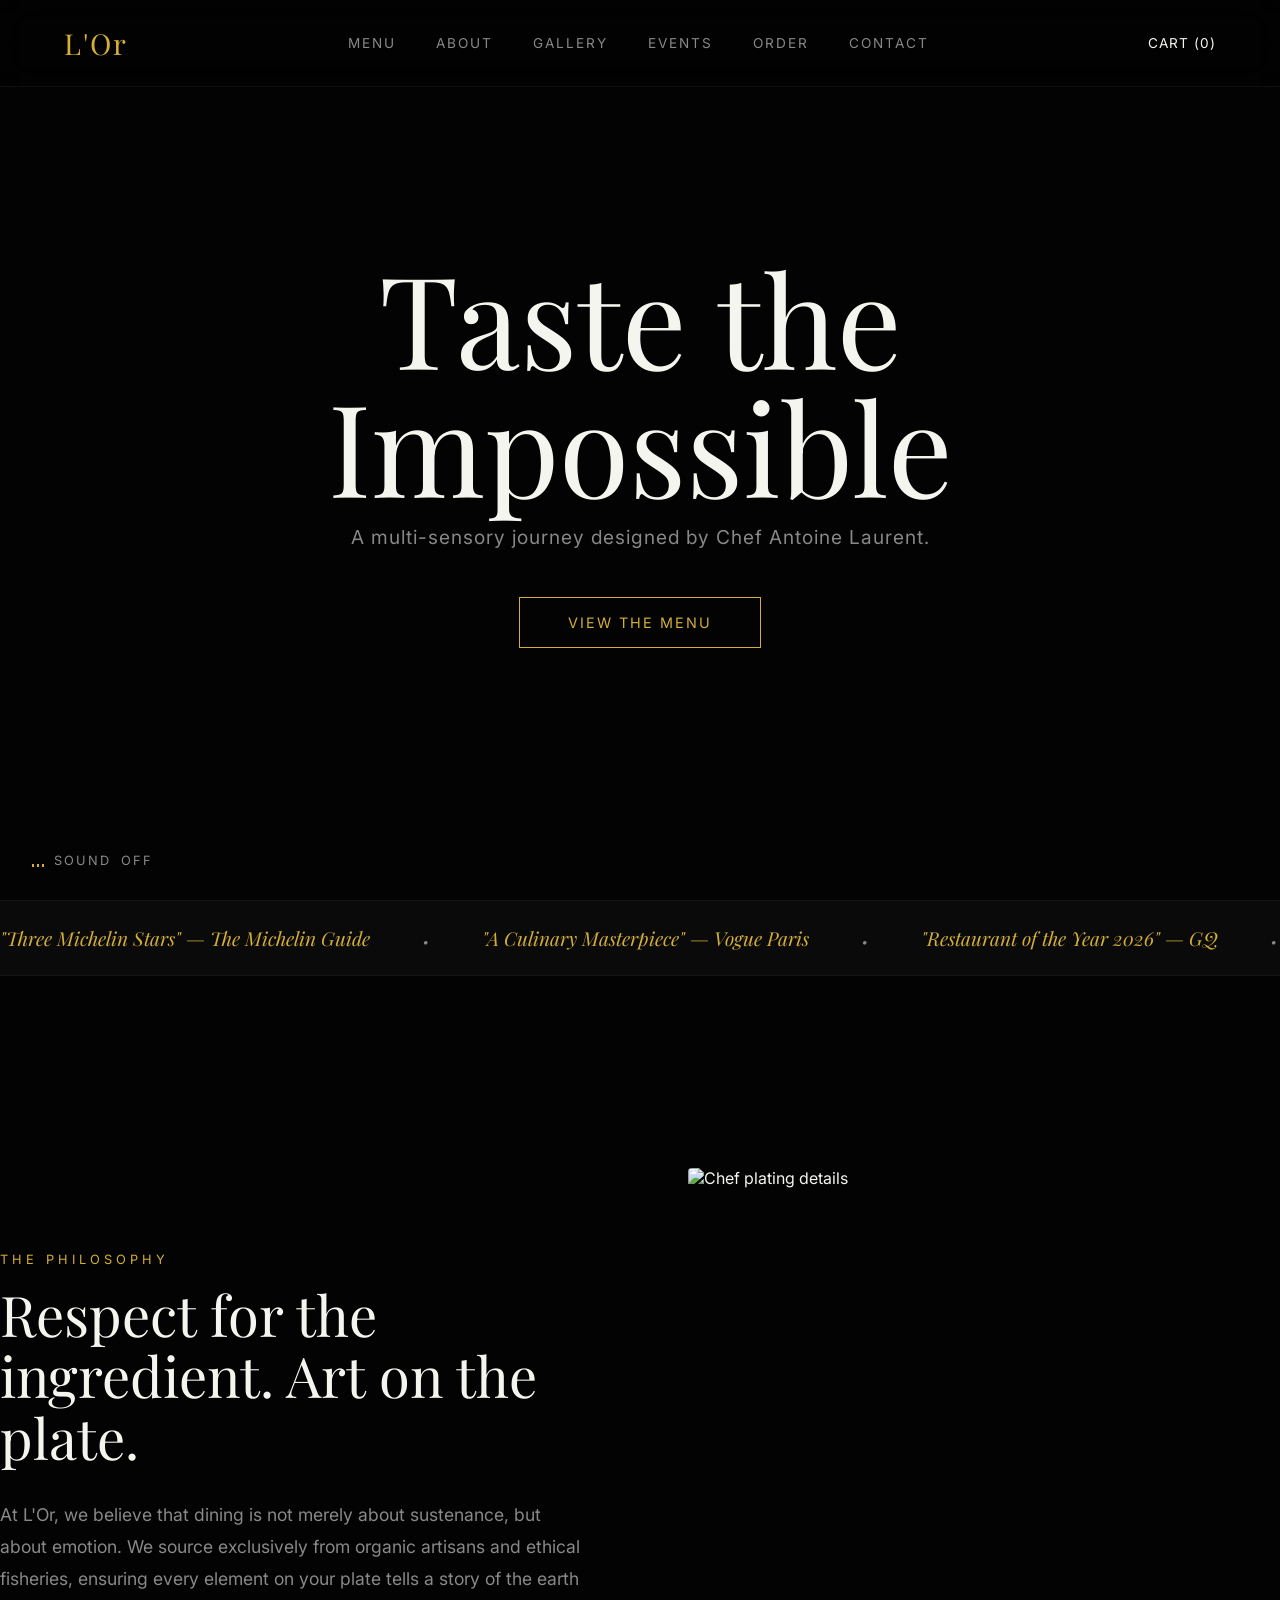
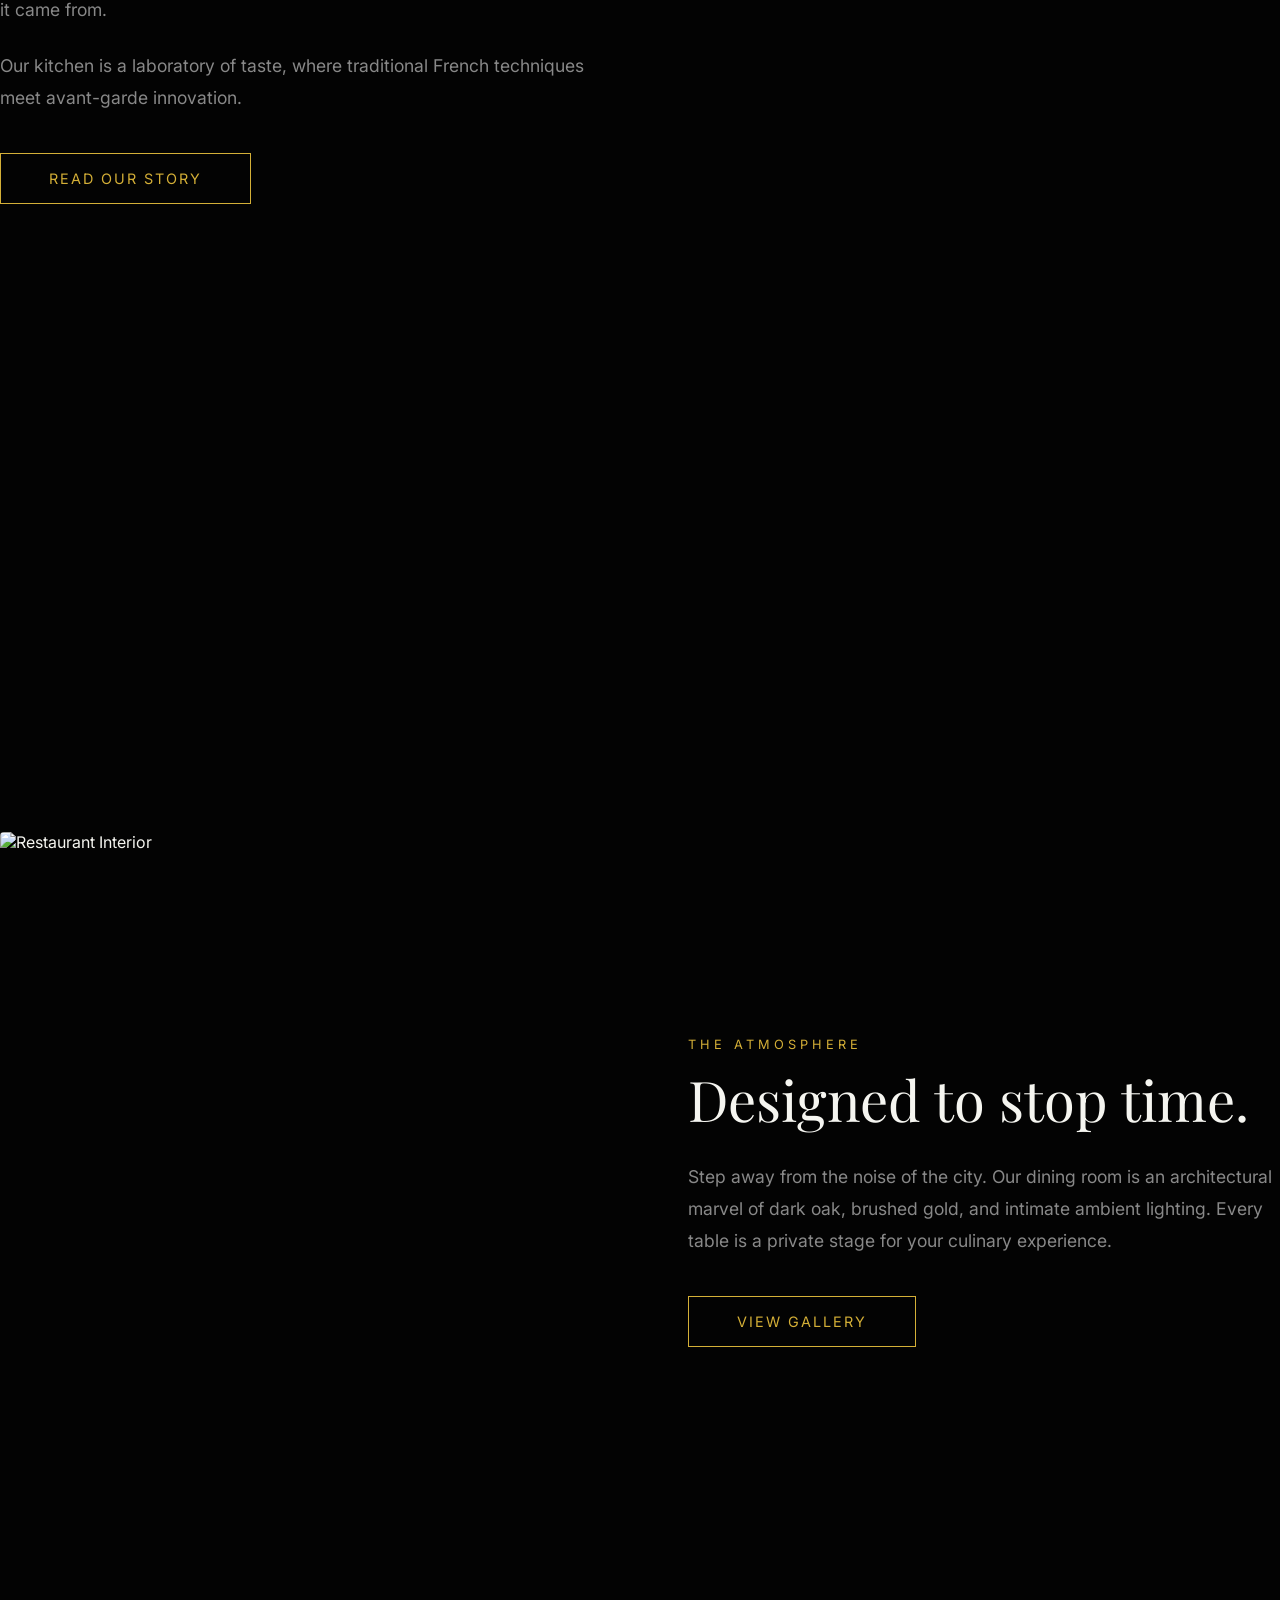
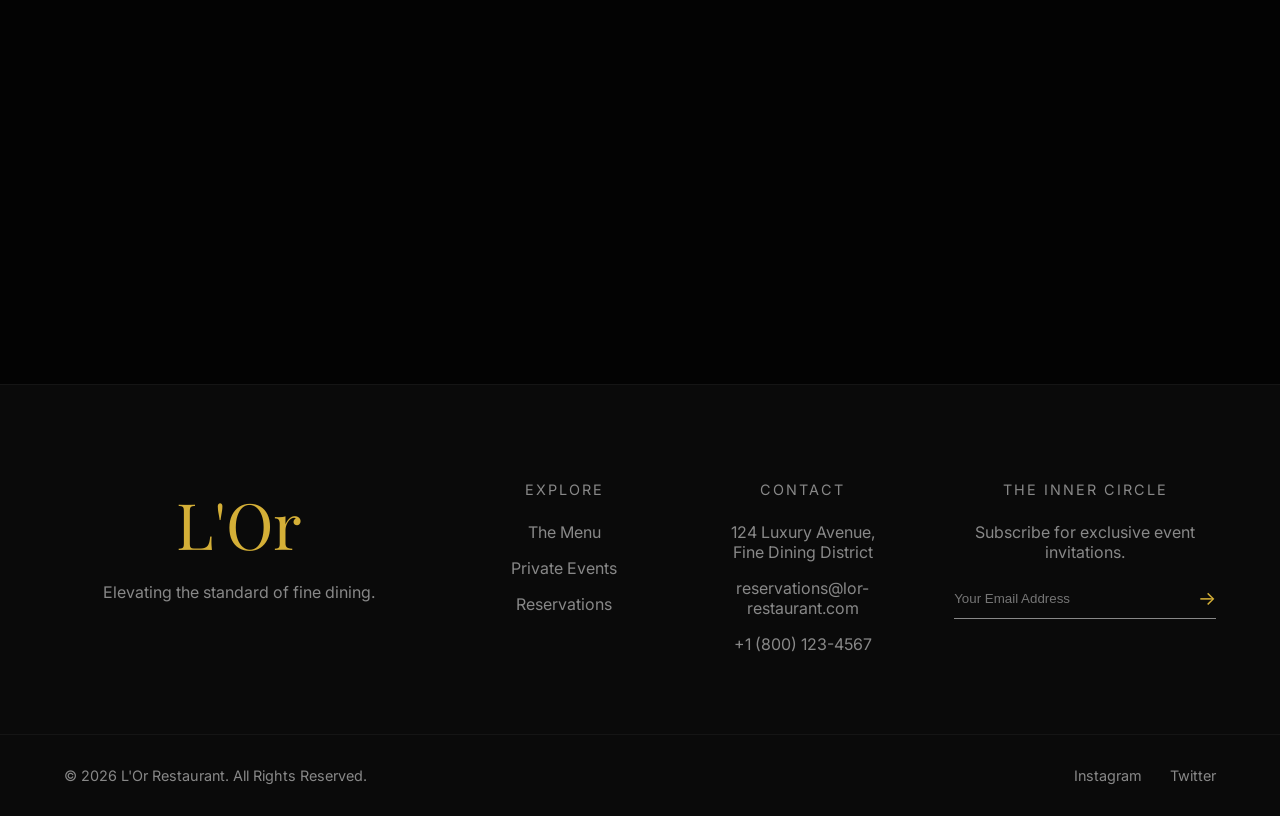
==== index.html @ b40d20fe "mobile changes" ====
<!DOCTYPE html>
<html lang="en">
<head>
    <meta charset="UTF-8">
    <meta name="viewport" content="width=device-width, initial-scale=1.0">
    <title>L'Or | Michelin Star Experience</title>
    <link href="https://fonts.googleapis.com/css2?family=Inter:wght@300;400;500&family=Playfair+Display:ital,wght@0,400;0,600;1,400&display=swap" rel="stylesheet">
    <link rel="stylesheet" href="style.css">
</head>
<body>


    <button class="audio-toggle magnetic" id="audioToggle">
        <span class="sound-bars"><span></span><span></span><span></span></span>
        Sound <span id="soundState">Off</span>
    </button>
    <audio id="ambientAudio" src="https://assets.mixkit.co/music/preview/mixkit-beautiful-dream-493.mp3" loop></audio>

    <div class="preloader" id="preloader">
        <h1 class="preloader-logo">L'Or</h1>
        <div class="preloader-line"></div>
    </div>

    <nav class="navbar">
        <a href="index.html" class="logo magnetic">L'Or</a>
        
        <div class="nav-links">
            <a href="menu.html" class="nav-link">Menu</a>
            <a href="about.html" class="nav-link">About</a>
            <a href="gallery.html" class="nav-link">Gallery</a>
            <a href="events.html" class="nav-link">Events</a>
            <a href="order.html" class="nav-link">Order</a>
            <a href="contact.html" class="nav-link">Contact</a>
        </div>
        
        <button class="hamburger" id="hamburgerBtn">
            <span></span><span></span>
        </button>
    
        <button class="cart-toggle magnetic" id="cartBtn">Cart (<span id="cartCount">0</span>)</button>
    </nav>
    <div class="mobile-menu" id="mobileMenu">
        <a href="menu.html">Menu</a>
        <a href="about.html">About</a>
        <a href="gallery.html">Gallery</a>
        <a href="events.html">Events</a>
        <a href="order.html">Order</a>
        <a href="contact.html">Contact</a>
    </div>
    <div class="cart-sidebar" id="cartSidebar">
        <div class="cart-header">
            <h2>Your Order</h2>
            <button class="close-cart" id="closeCart">&times;</button>
        </div>
        <div class="cart-items" id="cartItems"></div>
        <div class="cart-footer">
            <div class="total">Total: $<span id="cartTotal">0.00</span></div>
            <a href="checkout.html" class="checkout-btn magnetic" style="display: flex; justify-content: center; align-items: center; gap: 10px;">
                Proceed to Checkout <span>&rarr;</span>
            </a>
        </div>
    </div>
    <div class="cart-overlay" id="cartOverlay"></div>

    <main id="smooth-wrapper">
        <div id="smooth-content">
            <section class="hero">
                <div class="hero-bg"><img src="https://images.unsplash.com/photo-1514362545857-3bc16c4c7d1b?q=80&w=2000" alt="Luxury dining"><div class="overlay"></div></div>
                <div class="hero-content">
                    <h1 class="gsap-reveal">Taste the<br>Impossible</h1>
                    <p class="gsap-reveal">A multi-sensory journey designed by Chef Antoine Laurent.</p>
                    <div class="gsap-reveal"><a href="menu.html" class="btn-primary magnetic">View the Menu</a></div>
                </div>
            </section>

            <div class="marquee-section">
                <div class="marquee-content">
                    <span>"Three Michelin Stars" — The Michelin Guide</span>
                    <span class="dot">•</span>
                    <span>"A Culinary Masterpiece" — Vogue Paris</span>
                    <span class="dot">•</span>
                    <span>"Restaurant of the Year 2026" — GQ</span>
                    <span class="dot">•</span>
                    <span>"Three Michelin Stars" — The Michelin Guide</span>
                    <span class="dot">•</span>
                    <span>"A Culinary Masterpiece" — Vogue Paris</span>
                    <span class="dot">•</span>
                    <span>"Restaurant of the Year 2026" — GQ</span>
                </div>
            </div>

            <section class="section-pad container">
                <div class="content-grid">
                    <div class="text-block gsap-fade">
                        <span class="subtitle">The Philosophy</span>
                        <h2>Respect for the ingredient. Art on the plate.</h2>
                        <p>At L'Or, we believe that dining is not merely about sustenance, but about emotion. We source exclusively from organic artisans and ethical fisheries, ensuring every element on your plate tells a story of the earth it came from.</p>
                        <p>Our kitchen is a laboratory of taste, where traditional French techniques meet avant-garde innovation.</p>
                        <a href="about.html" class="btn-primary magnetic" style="margin-top: 1rem;">Read Our Story</a>
                    </div>
                    <div class="img-block gsap-fade interactive-img">
                        <img src="https://images.unsplash.com/photo-1577219491135-ce391730fb2c?q=80&w=1000" alt="Chef plating details">
                    </div>
                </div>
            </section>

            <section class="section-pad container">
                <div class="content-grid reverse">
                    <div class="text-block gsap-fade">
                        <span class="subtitle">The Atmosphere</span>
                        <h2>Designed to stop time.</h2>
                        <p>Step away from the noise of the city. Our dining room is an architectural marvel of dark oak, brushed gold, and intimate ambient lighting. Every table is a private stage for your culinary experience.</p>
                        <a href="gallery.html" class="btn-primary magnetic" style="margin-top: 1rem;">View Gallery</a>
                    </div>
                    <div class="img-block gsap-fade interactive-img">
                        <img src="https://images.unsplash.com/photo-1550966871-3ed3cdb5ed0c?q=80&w=1000" alt="Restaurant Interior">
                    </div>
                </div>
            </section>

            <footer class="mega-footer">
                <div class="container footer-grid">
                    <div class="footer-brand">
                        <h2 class="logo-large">L'Or</h2>
                        <p>Elevating the standard of fine dining.</p>
                    </div>
                    <div class="footer-links">
                        <h4>Explore</h4>
                        <a href="menu.html">The Menu</a>
                        <a href="events.html">Private Events</a>
                        <a href="reservation.html">Reservations</a>
                    </div>
                    <div class="footer-contact">
                        <h4>Contact</h4>
                        <p>124 Luxury Avenue, Fine Dining District</p>
                        <p>reservations@lor-restaurant.com</p>
                        <p>+1 (800) 123-4567</p>
                    </div>
                    <div class="footer-newsletter">
                        <h4>The Inner Circle</h4>
                        <p>Subscribe for exclusive event invitations.</p>
                        <form class="newsletter-form">
                            <input type="email" placeholder="Your Email Address" required>
                            <button type="submit">→</button>
                        </form>
                    </div>
                </div>
                <div class="footer-bottom container">
                    <p>&copy; 2026 L'Or Restaurant. All Rights Reserved.</p>
                    <div class="socials">
                        <a href="#">Instagram</a>
                        <a href="#">Twitter</a>
                    </div>
                </div>
            </footer>
        </div>
    </main>

    <script src="https://unpkg.com/lenis@1.1.9/dist/lenis.min.js"></script>
    <script src="https://unpkg.com/gsap@3.12.5/dist/gsap.min.js"></script>
    <script src="https://unpkg.com/gsap@3.12.5/dist/ScrollTrigger.min.js"></script>
    <script src="script.js"></script>
</body>
</html>
---- style.css ----
:root {
    --bg: #030303;
    --surface: #0a0a0a;
    --surface-light: #151515;
    --gold: #D4AF37;
    --text: #F5F5F0;
    --text-muted: #888888;
    --font-head: 'Playfair Display', serif;
    --font-body: 'Inter', sans-serif;
}

html.lenis, html.lenis body { height: auto; }
.lenis.lenis-smooth { scroll-behavior: auto !important; }
.lenis.lenis-smooth [data-lenis-prevent] { overscroll-behavior: contain; }
.lenis.lenis-stopped { overflow: hidden; }

* { margin: 0; padding: 0; box-sizing: border-box; }

body { background-color: var(--bg); color: var(--text); font-family: var(--font-body); overflow-x: hidden; -webkit-font-smoothing: antialiased; }
h1, h2, h3, h4 { font-family: var(--font-head); font-weight: 400; }
a { text-decoration: none; color: inherit; }
button { background: none; border: none; cursor: pointer; font-family: inherit; }
.container { max-width: 1400px; margin: 0 auto; padding: 0 5%; }

/* --- CINEMATIC PRELOADER --- */
.preloader {
    position: fixed; inset: 0; background: var(--bg); z-index: 99999;
    display: flex; flex-direction: column; justify-content: center; align-items: center;
    transition: opacity 1s ease-in-out, visibility 1s;
}
.preloader.hidden { opacity: 0; visibility: hidden; }
.preloader-logo { font-family: var(--font-head); font-size: 3rem; color: var(--gold); letter-spacing: 5px; margin-bottom: 2rem; opacity: 0; animation: pulseLogo 2s infinite alternate; }
.preloader-line { width: 0; height: 1px; background: var(--gold); animation: expandLine 1.5s cubic-bezier(0.77, 0, 0.175, 1) forwards; }
@keyframes expandLine { to { width: 200px; } }
@keyframes pulseLogo { to { opacity: 1; } }

/* --- GLASS NAV --- */
.navbar {
    position: fixed; top: 0; width: 100%; padding: 1.5rem 5%;
    display: flex; justify-content: space-between; align-items: center; z-index: 1000;
    background: rgba(3, 3, 3, 0.6); backdrop-filter: blur(20px); -webkit-backdrop-filter: blur(20px);
    border-bottom: 1px solid rgba(255, 255, 255, 0.05); transition: transform 0.4s;
}
.navbar.hide { transform: translateY(-100%); }
.logo { font-family: var(--font-head); font-size: 1.8rem; color: var(--gold); letter-spacing: 2px; }
.nav-links { display: flex; gap: 2.5rem; }
.nav-link { font-size: 0.85rem; text-transform: uppercase; letter-spacing: 2px; color: var(--text-muted); transition: color 0.3s; }
.nav-link:hover, .nav-link.active { color: var(--gold); }
.cart-toggle { text-transform: uppercase; letter-spacing: 1px; color: var(--text); font-size: 0.85rem; transition: color 0.3s; }

/* --- HERO & PARALLAX --- */
.hero { height: 100vh; position: relative; display: flex; align-items: center; justify-content: center; text-align: center; overflow: hidden; }
.hero-bg { position: absolute; inset: 0; z-index: -1; transform: scale(1.1); } /* Scale for parallax */
.hero-bg img { width: 100%; height: 100%; object-fit: cover; opacity: 0.5; }
.hero .overlay { position: absolute; inset: 0; background: linear-gradient(to bottom, transparent 0%, var(--bg) 100%); }
.hero h1 { font-size: clamp(4rem, 10vw, 10rem); line-height: 1; margin-bottom: 1rem; color: var(--text); }
.hero p { font-size: 1.2rem; color: var(--text-muted); margin-bottom: 3rem; letter-spacing: 1px; }
.btn-primary { border: 1px solid var(--gold); padding: 1rem 3rem; color: var(--gold); text-transform: uppercase; letter-spacing: 2px; font-size: 0.9rem; transition: all 0.4s ease; display: inline-block; }
.btn-primary:hover { background: var(--gold); color: var(--bg); }

/* --- CONTENT SECTIONS --- */
.section-pad { padding: 12rem 0; }
.page-header { text-align: center; margin-bottom: 8rem; padding-top: 8rem; }
.subtitle { color: var(--gold); text-transform: uppercase; letter-spacing: 4px; font-size: 0.8rem; display: block; margin-bottom: 1rem; }
.page-header h2 { font-size: clamp(3rem, 6vw, 5rem); }

/* Rich Text & Image Layouts */
.content-grid { display: grid; grid-template-columns: 1fr 1fr; gap: 6rem; align-items: center; margin-bottom: 10rem; }
.content-grid.reverse { direction: rtl; }
.content-grid.reverse > * { direction: ltr; }
.text-block h2 { font-size: 3.5rem; margin-bottom: 2rem; line-height: 1.1; }
.text-block p { color: var(--text-muted); font-size: 1.1rem; line-height: 1.8; margin-bottom: 1.5rem; }
.img-block { width: 100%; height: 80vh; overflow: hidden; border-radius: 4px; }
.img-block img { width: 100%; height: 130%; object-fit: cover; } /* 130% for parallax scroll effect */

/* --- MENU CARDS --- */
.grid-3 { display: grid; grid-template-columns: repeat(auto-fit, minmax(350px, 1fr)); gap: 3rem; }
.menu-card { background: var(--surface); border: 1px solid var(--surface-light); padding: 2rem; transition: transform 0.4s ease; }
.menu-card:hover { transform: translateY(-10px); border-color: rgba(212, 175, 55, 0.3); }
.card-img { position: relative; width: 100%; height: 350px; overflow: hidden; margin-bottom: 2rem; cursor: pointer; }
.card-img img { width: 100%; height: 100%; object-fit: cover; transition: transform 0.7s ease; filter: brightness(0.8); }
.card-img:hover img { transform: scale(1.05); filter: brightness(1); }
.view-3d-badge { position: absolute; inset: 0; background: rgba(0,0,0,0.5); backdrop-filter: blur(4px); display: flex; justify-content: center; align-items: center; color: var(--gold); font-family: var(--font-head); font-size: 1.2rem; opacity: 0; transition: opacity 0.3s ease; }
.card-img:hover .view-3d-badge { opacity: 1; }
.card-content h3 { font-size: 2rem; margin-bottom: 0.5rem; }
.card-content p { color: var(--text-muted); line-height: 1.6; margin-bottom: 2rem; }
.card-footer { display: flex; justify-content: space-between; align-items: center; border-top: 1px solid var(--surface-light); padding-top: 1.5rem; }
.price { color: var(--gold); font-family: var(--font-head); font-size: 1.5rem; }
.add-to-cart { background: var(--surface-light); padding: 0.8rem 2rem; text-transform: uppercase; font-size: 0.8rem; transition: 0.3s; }
.add-to-cart:hover { background: var(--gold); color: var(--bg); }

/* --- 3D MODAL & CART (Keeping existing logic styles) --- */
.modal-3d { position: fixed; inset: 0; background: rgba(0,0,0,0.98); z-index: 99999; display: flex; flex-direction: column; opacity: 0; pointer-events: none; transition: opacity 0.4s; }
.modal-3d.open { opacity: 1; pointer-events: all; }
.close-modal { position: absolute; top: 2rem; right: 3rem; font-size: 3rem; color: var(--text); z-index: 10; }
.canvas-container { flex: 1; width: 100%; }
.modal-info { text-align: center; padding: 2rem; }
.modal-info h3 { font-size: 2rem; color: var(--gold); }

.cart-sidebar { position: fixed; top: 0; right: -450px; width: 100%; max-width: 450px; height: 100vh; background: var(--surface); z-index: 2000; padding: 2.5rem; display: flex; flex-direction: column; transition: right 0.5s cubic-bezier(0.77, 0, 0.175, 1); border-left: 1px solid var(--surface-light); }
.cart-sidebar.open { right: 0; }
.cart-overlay { position: fixed; inset: 0; background: rgba(0,0,0,0.8); backdrop-filter: blur(5px); z-index: 1999; opacity: 0; pointer-events: none; transition: 0.4s; }
.cart-overlay.open { opacity: 1; pointer-events: all; }
.cart-header { display: flex; justify-content: space-between; align-items: center; margin-bottom: 2rem; border-bottom: 1px solid var(--surface-light); padding-bottom: 1.5rem; }
.cart-items { flex: 1; overflow-y: auto; display: flex; flex-direction: column; gap: 1rem; }
.cart-item { display: flex; justify-content: space-between; align-items: center; background: var(--bg); padding: 1.5rem; border: 1px solid var(--surface-light); }
.remove-btn { color: #ff4444; font-size: 0.8rem; text-transform: uppercase; }
.cart-footer { border-top: 1px solid var(--surface-light); padding-top: 2rem; margin-top: 2rem; }
.total { font-size: 1.8rem; font-family: var(--font-head); margin-bottom: 1.5rem; display: flex; justify-content: space-between; color: var(--gold); }
.checkout-btn { width: 100%; background: var(--text); color: var(--bg); padding: 1.2rem; text-align: center; text-transform: uppercase; letter-spacing: 2px; transition: 0.3s; display: block;}
.checkout-btn:hover { background: var(--gold); }

footer { text-align: center; padding: 6rem 2rem; border-top: 1px solid var(--surface-light); color: var(--text-muted); margin-top: 5rem;}

@media (max-width: 768px) {
    .nav-links { display: none; }
    .content-grid { grid-template-columns: 1fr; gap: 3rem; }
    .hero h1 { font-size: 4rem; }
    .img-block { height: 50vh; }
}
/* --- LUXURY UPGRADES --- */



/* 2. Audio Toggle Button */
.audio-toggle {
    position: fixed; bottom: 2rem; left: 2rem; z-index: 1000;
    display: flex; align-items: center; gap: 10px; color: var(--text-muted);
    font-size: 0.8rem; text-transform: uppercase; letter-spacing: 2px;
}
.sound-bars { display: flex; gap: 3px; height: 12px; align-items: flex-end; }
.sound-bars span { width: 2px; background: var(--gold); height: 20%; transition: 0.3s; }
.audio-toggle.playing .sound-bars span { animation: soundBounce 1s infinite alternate; }
.audio-toggle.playing .sound-bars span:nth-child(2) { animation-delay: 0.2s; }
.audio-toggle.playing .sound-bars span:nth-child(3) { animation-delay: 0.4s; }
@keyframes soundBounce { 0% { height: 20%; } 100% { height: 100%; } }

/* 3. Infinite Marquee */
.marquee-section { border-top: 1px solid var(--surface-light); border-bottom: 1px solid var(--surface-light); padding: 1.5rem 0; overflow: hidden; background: var(--surface); white-space: nowrap; }
.marquee-content { display: inline-block; animation: scrollMarquee 25s linear infinite; font-family: var(--font-head); font-size: 1.2rem; color: var(--gold); font-style: italic; }
.marquee-content .dot { margin: 0 3rem; color: var(--text-muted); font-size: 0.8rem; }
@keyframes scrollMarquee { 0% { transform: translateX(0); } 100% { transform: translateX(-50%); } }

/* 4. Dietary Tags */
.dietary-tags { position: absolute; top: 1rem; right: 1rem; display: flex; gap: 0.5rem; z-index: 2; }
.tag { background: rgba(0,0,0,0.7); backdrop-filter: blur(5px); color: #fff; font-size: 0.7rem; text-transform: uppercase; padding: 0.3rem 0.8rem; border: 1px solid rgba(255,255,255,0.2); border-radius: 50px; }

/* 5. Mega Footer */
.mega-footer { background: var(--surface); padding: 6rem 0 2rem; border-top: 1px solid var(--surface-light); }
.footer-grid { display: grid; grid-template-columns: 2fr 1fr 1fr 1.5fr; gap: 4rem; margin-bottom: 4rem; }
.logo-large { font-family: var(--font-head); font-size: 4rem; color: var(--gold); margin-bottom: 1rem; }
.footer-links a, .footer-contact p { display: block; color: var(--text-muted); margin-bottom: 1rem; transition: color 0.3s; }
.footer-links a:hover { color: var(--gold); }
.footer-grid h4 { margin-bottom: 1.5rem; text-transform: uppercase; letter-spacing: 2px; font-size: 0.9rem; font-family: var(--font-body); }
.newsletter-form { display: flex; margin-top: 1.5rem; border-bottom: 1px solid var(--text-muted); padding-bottom: 0.5rem; }
.newsletter-form input { background: transparent; border: none; color: var(--text); outline: none; flex: 1; }
.newsletter-form button { color: var(--gold); font-size: 1.2rem; }
.footer-bottom { display: flex; justify-content: space-between; align-items: center; border-top: 1px solid var(--surface-light); padding-top: 2rem; color: var(--text-muted); font-size: 0.9rem; }
.socials a { margin-left: 1.5rem; color: var(--text-muted); transition: 0.3s; }
.socials a:hover { color: var(--gold); }

@media (max-width: 900px) { .footer-grid { grid-template-columns: 1fr 1fr; } }
@media (max-width: 600px) { .footer-grid { grid-template-columns: 1fr; } }
/* --- CHECKOUT PAGE STYLES --- */
.checkout-grid { display: grid; grid-template-columns: 1.5fr 1fr; gap: 4rem; align-items: start; margin-bottom: 5rem; }

.form-section-title { font-size: 1.5rem; color: var(--gold); margin: 3rem 0 1.5rem; border-bottom: 1px solid var(--surface-light); padding-bottom: 0.5rem; }
.form-section-title:first-child { margin-top: 0; }

.checkout-form input { width: 100%; padding: 1rem 1.5rem; background: var(--surface); border: 1px solid var(--surface-light); color: var(--text); font-family: var(--font-body); outline: none; transition: 0.3s; }
.checkout-form input:focus { border-color: var(--gold); background: transparent; }
.checkout-form .input-group { display: flex; gap: 1.5rem; margin-bottom: 1.5rem; }

.checkout-summary { background: var(--surface); padding: 3rem; border: 1px solid var(--surface-light); position: sticky; top: 120px; }
.checkout-items-list { margin-bottom: 2rem; border-bottom: 1px solid var(--surface-light); padding-bottom: 1rem; max-height: 300px; overflow-y: auto; }
.checkout-item-row { display: flex; justify-content: space-between; margin-bottom: 1rem; color: var(--text-muted); font-size: 0.95rem; }

.summary-totals { display: flex; flex-direction: column; gap: 1rem; }
.summary-row { display: flex; justify-content: space-between; color: var(--text-muted); font-size: 0.95rem; }
.total-row { color: var(--gold); font-size: 1.5rem; font-family: var(--font-head); border-top: 1px solid var(--surface-light); padding-top: 1.5rem; margin-top: 0.5rem; }

@media (max-width: 900px) {
    .checkout-grid { grid-template-columns: 1fr; gap: 3rem; }
    .checkout-summary { position: static; }
    .checkout-form .input-group { flex-direction: column; gap: 1.5rem; margin-bottom: 1.5rem; }
}
/* --- MOBILE MENU STYLES --- */
.hamburger { display: none; flex-direction: column; gap: 8px; z-index: 2000; padding: 10px; background: transparent; }
.hamburger span { width: 30px; height: 2px; background: var(--gold); transition: 0.4s ease; }
.hamburger.active span:nth-child(1) { transform: translateY(10px) rotate(45deg); }
.hamburger.active span:nth-child(2) { transform: translateY(-10px) rotate(-45deg); }

.mobile-menu {
    position: fixed; top: 0; left: 0; width: 100%; height: 100vh;
    background: rgba(3, 3, 3, 0.98); backdrop-filter: blur(15px);
    display: flex; flex-direction: column; justify-content: center; align-items: center; gap: 2.5rem;
    z-index: 1500; opacity: 0; pointer-events: none; transition: 0.5s ease-in-out;
}
.mobile-menu.open { opacity: 1; pointer-events: all; }
.mobile-menu a { font-family: var(--font-head); font-size: 2.5rem; color: var(--text); }
.mobile-menu a:hover { color: var(--gold); }

/* --- FORCE MOBILE FIX --- */
@media (max-width: 900px) {
    /* Ye line zaroori hai purane links chupane ke liye */
    .nav-links { display: none !important; } 
    
    /* Ye hamburger layega */
    .hamburger { display: flex !important; margin-left: auto; margin-right: 1.5rem; } 
    
    .navbar { padding: 1rem 5%; justify-content: space-between; }
}
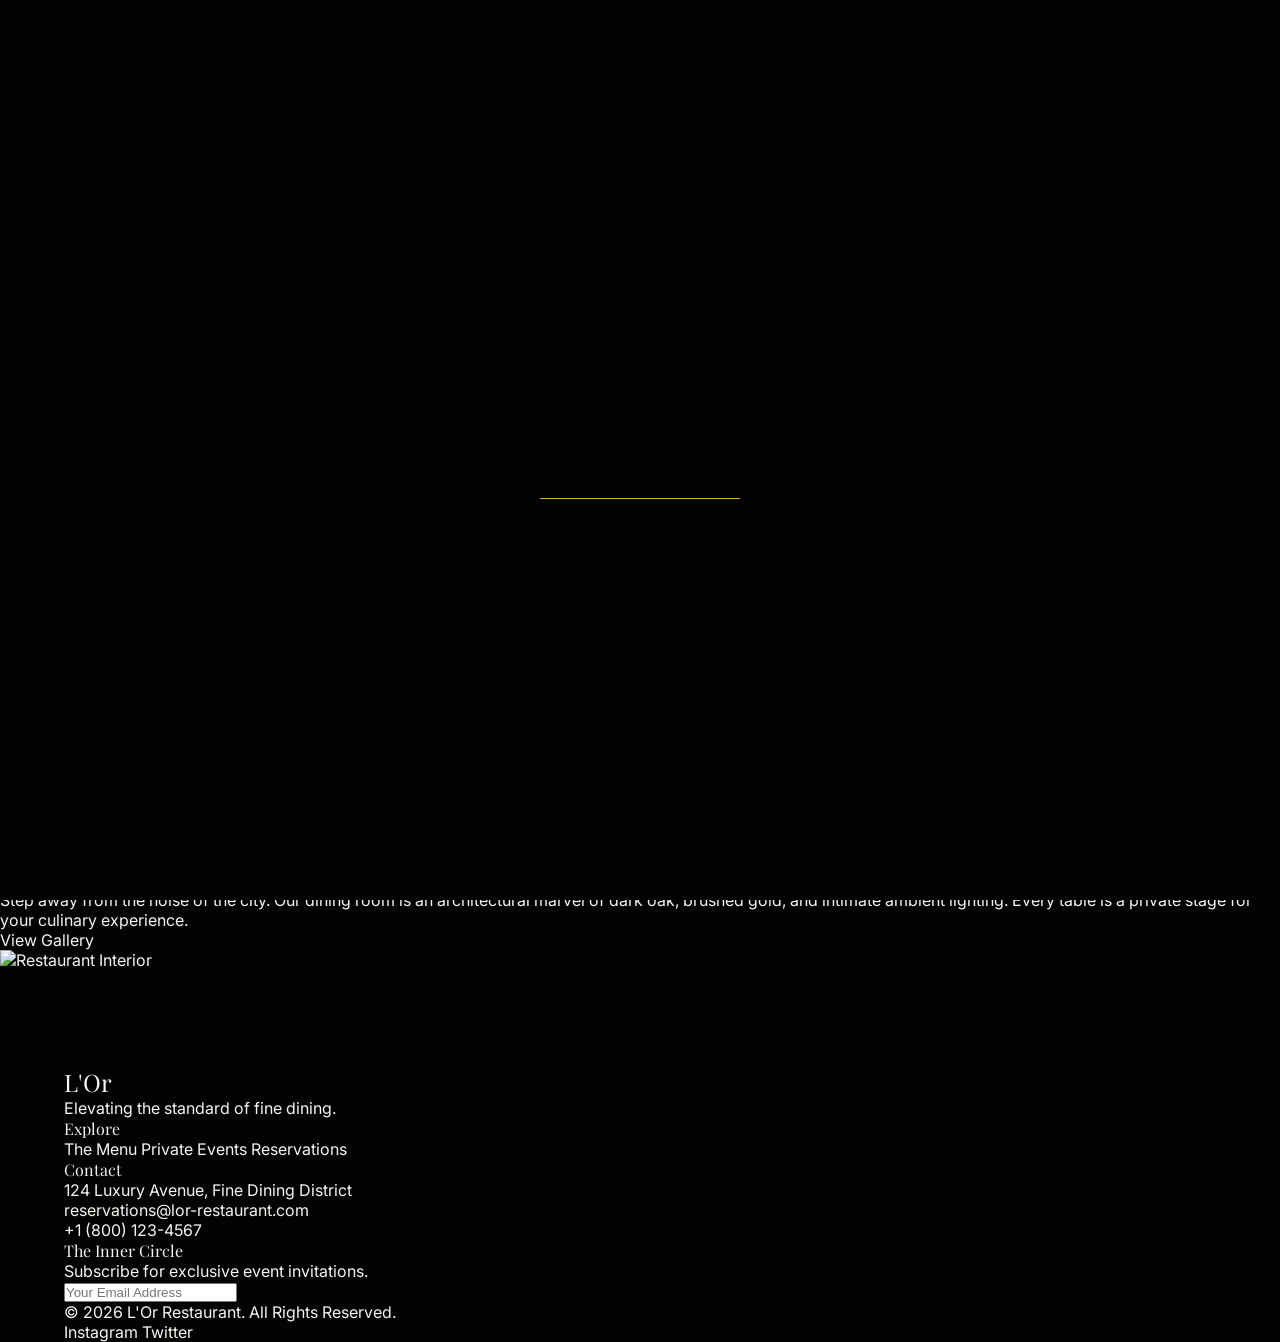
==== commit 4c35f315: "menu issue" ====
--- a/index.html
+++ b/index.html
@@ -5,10 +5,10 @@
     <meta name="viewport" content="width=device-width, initial-scale=1.0">
     <title>L'Or | Michelin Star Experience</title>
     <link href="https://fonts.googleapis.com/css2?family=Inter:wght@300;400;500&family=Playfair+Display:ital,wght@0,400;0,600;1,400&display=swap" rel="stylesheet">
-    <link rel="stylesheet" href="style.css">
+    <link rel="stylesheet" href="style.css?v=2">
+    
 </head>
 <body>
-
 
     <button class="audio-toggle magnetic" id="audioToggle">
         <span class="sound-bars"><span></span><span></span><span></span></span>
@@ -40,6 +40,9 @@
         <button class="cart-toggle magnetic" id="cartBtn">Cart (<span id="cartCount">0</span>)</button>
     </nav>
     <div class="mobile-menu" id="mobileMenu">
+        <button class="close-mobile-menu" id="closeMobileMenu">&times;</button>
+        
+        <a href="index.html">Home</a>
         <a href="menu.html">Menu</a>
         <a href="about.html">About</a>
         <a href="gallery.html">Gallery</a>
@@ -159,6 +162,6 @@
     <script src="https://unpkg.com/lenis@1.1.9/dist/lenis.min.js"></script>
     <script src="https://unpkg.com/gsap@3.12.5/dist/gsap.min.js"></script>
     <script src="https://unpkg.com/gsap@3.12.5/dist/ScrollTrigger.min.js"></script>
-    <script src="script.js"></script>
+    <script src="script.js?v=2"></script>
 </body>
 </html>
--- a/style.css
+++ b/style.css
@@ -15,198 +15,91 @@
 .lenis.lenis-stopped { overflow: hidden; }
 
 * { margin: 0; padding: 0; box-sizing: border-box; }
-
 body { background-color: var(--bg); color: var(--text); font-family: var(--font-body); overflow-x: hidden; -webkit-font-smoothing: antialiased; }
 h1, h2, h3, h4 { font-family: var(--font-head); font-weight: 400; }
 a { text-decoration: none; color: inherit; }
 button { background: none; border: none; cursor: pointer; font-family: inherit; }
 .container { max-width: 1400px; margin: 0 auto; padding: 0 5%; }
 
-/* --- CINEMATIC PRELOADER --- */
-.preloader {
-    position: fixed; inset: 0; background: var(--bg); z-index: 99999;
-    display: flex; flex-direction: column; justify-content: center; align-items: center;
-    transition: opacity 1s ease-in-out, visibility 1s;
-}
-.preloader.hidden { opacity: 0; visibility: hidden; }
-.preloader-logo { font-family: var(--font-head); font-size: 3rem; color: var(--gold); letter-spacing: 5px; margin-bottom: 2rem; opacity: 0; animation: pulseLogo 2s infinite alternate; }
+/* --- PRELOADER --- */
+.preloader { position: fixed; inset: 0; background: var(--bg); z-index: 999999; display: flex; flex-direction: column; justify-content: center; align-items: center; transition: opacity 0.8s ease-in-out; }
+/* Purani line ko isse replace kar do */
+.preloader { position: fixed; inset: 0; background: var(--bg); z-index: 999999; display: flex; flex-direction: column; justify-content: center; align-items: center; transition: opacity 0.8s ease-in-out; pointer-events: none; }.preloader-logo { font-family: var(--font-head); font-size: 3rem; color: var(--gold); letter-spacing: 5px; margin-bottom: 2rem; opacity: 0; animation: pulseLogo 2s infinite alternate; }
 .preloader-line { width: 0; height: 1px; background: var(--gold); animation: expandLine 1.5s cubic-bezier(0.77, 0, 0.175, 1) forwards; }
 @keyframes expandLine { to { width: 200px; } }
 @keyframes pulseLogo { to { opacity: 1; } }
 
-/* --- GLASS NAV --- */
-.navbar {
-    position: fixed; top: 0; width: 100%; padding: 1.5rem 5%;
-    display: flex; justify-content: space-between; align-items: center; z-index: 1000;
-    background: rgba(3, 3, 3, 0.6); backdrop-filter: blur(20px); -webkit-backdrop-filter: blur(20px);
-    border-bottom: 1px solid rgba(255, 255, 255, 0.05); transition: transform 0.4s;
-}
-.navbar.hide { transform: translateY(-100%); }
+/* --- NAVBAR --- */
+.navbar { position: fixed; top: 0; width: 100%; padding: 1.5rem 5%; display: flex; justify-content: space-between; align-items: center; z-index: 1000; background: rgba(3, 3, 3, 0.8); backdrop-filter: blur(10px); border-bottom: 1px solid rgba(255, 255, 255, 0.05); }
 .logo { font-family: var(--font-head); font-size: 1.8rem; color: var(--gold); letter-spacing: 2px; }
 .nav-links { display: flex; gap: 2.5rem; }
 .nav-link { font-size: 0.85rem; text-transform: uppercase; letter-spacing: 2px; color: var(--text-muted); transition: color 0.3s; }
 .nav-link:hover, .nav-link.active { color: var(--gold); }
 .cart-toggle { text-transform: uppercase; letter-spacing: 1px; color: var(--text); font-size: 0.85rem; transition: color 0.3s; }
 
-/* --- HERO & PARALLAX --- */
-.hero { height: 100vh; position: relative; display: flex; align-items: center; justify-content: center; text-align: center; overflow: hidden; }
-.hero-bg { position: absolute; inset: 0; z-index: -1; transform: scale(1.1); } /* Scale for parallax */
-.hero-bg img { width: 100%; height: 100%; object-fit: cover; opacity: 0.5; }
-.hero .overlay { position: absolute; inset: 0; background: linear-gradient(to bottom, transparent 0%, var(--bg) 100%); }
-.hero h1 { font-size: clamp(4rem, 10vw, 10rem); line-height: 1; margin-bottom: 1rem; color: var(--text); }
-.hero p { font-size: 1.2rem; color: var(--text-muted); margin-bottom: 3rem; letter-spacing: 1px; }
-.btn-primary { border: 1px solid var(--gold); padding: 1rem 3rem; color: var(--gold); text-transform: uppercase; letter-spacing: 2px; font-size: 0.9rem; transition: all 0.4s ease; display: inline-block; }
-.btn-primary:hover { background: var(--gold); color: var(--bg); }
-
-/* --- CONTENT SECTIONS --- */
-.section-pad { padding: 12rem 0; }
-.page-header { text-align: center; margin-bottom: 8rem; padding-top: 8rem; }
+/* --- MENU CARDS --- */
+.section-pad { padding: 12rem 0 6rem; }
+.page-header { text-align: center; margin-bottom: 6rem; }
 .subtitle { color: var(--gold); text-transform: uppercase; letter-spacing: 4px; font-size: 0.8rem; display: block; margin-bottom: 1rem; }
 .page-header h2 { font-size: clamp(3rem, 6vw, 5rem); }
-
-/* Rich Text & Image Layouts */
-.content-grid { display: grid; grid-template-columns: 1fr 1fr; gap: 6rem; align-items: center; margin-bottom: 10rem; }
-.content-grid.reverse { direction: rtl; }
-.content-grid.reverse > * { direction: ltr; }
-.text-block h2 { font-size: 3.5rem; margin-bottom: 2rem; line-height: 1.1; }
-.text-block p { color: var(--text-muted); font-size: 1.1rem; line-height: 1.8; margin-bottom: 1.5rem; }
-.img-block { width: 100%; height: 80vh; overflow: hidden; border-radius: 4px; }
-.img-block img { width: 100%; height: 130%; object-fit: cover; } /* 130% for parallax scroll effect */
-
-/* --- MENU CARDS --- */
-.grid-3 { display: grid; grid-template-columns: repeat(auto-fit, minmax(350px, 1fr)); gap: 3rem; }
-.menu-card { background: var(--surface); border: 1px solid var(--surface-light); padding: 2rem; transition: transform 0.4s ease; }
-.menu-card:hover { transform: translateY(-10px); border-color: rgba(212, 175, 55, 0.3); }
-.card-img { position: relative; width: 100%; height: 350px; overflow: hidden; margin-bottom: 2rem; cursor: pointer; }
+.grid-3 { display: grid; grid-template-columns: repeat(auto-fit, minmax(320px, 1fr)); gap: 3rem; }
+.menu-card { background: var(--surface); border: 1px solid var(--surface-light); padding: 1.5rem; transition: transform 0.4s ease; display: flex; flex-direction: column;}
+.menu-card:hover { transform: translateY(-5px); border-color: rgba(212, 175, 55, 0.3); }
+.card-img { position: relative; width: 100%; height: 300px; overflow: hidden; margin-bottom: 1.5rem; cursor: pointer; border-radius: 4px; }
 .card-img img { width: 100%; height: 100%; object-fit: cover; transition: transform 0.7s ease; filter: brightness(0.8); }
 .card-img:hover img { transform: scale(1.05); filter: brightness(1); }
-.view-3d-badge { position: absolute; inset: 0; background: rgba(0,0,0,0.5); backdrop-filter: blur(4px); display: flex; justify-content: center; align-items: center; color: var(--gold); font-family: var(--font-head); font-size: 1.2rem; opacity: 0; transition: opacity 0.3s ease; }
+.view-3d-badge { position: absolute; inset: 0; background: rgba(0,0,0,0.6); display: flex; justify-content: center; align-items: center; color: var(--gold); font-family: var(--font-head); font-size: 1.5rem; opacity: 0; transition: opacity 0.3s ease; pointer-events: none; }
 .card-img:hover .view-3d-badge { opacity: 1; }
-.card-content h3 { font-size: 2rem; margin-bottom: 0.5rem; }
-.card-content p { color: var(--text-muted); line-height: 1.6; margin-bottom: 2rem; }
+.card-content { flex: 1; display: flex; flex-direction: column; }
+.card-content h3 { font-size: 1.8rem; margin-bottom: 0.5rem; }
+.card-content p { color: var(--text-muted); line-height: 1.6; margin-bottom: 1.5rem; flex: 1; font-size: 0.95rem; }
 .card-footer { display: flex; justify-content: space-between; align-items: center; border-top: 1px solid var(--surface-light); padding-top: 1.5rem; }
 .price { color: var(--gold); font-family: var(--font-head); font-size: 1.5rem; }
-.add-to-cart { background: var(--surface-light); padding: 0.8rem 2rem; text-transform: uppercase; font-size: 0.8rem; transition: 0.3s; }
-.add-to-cart:hover { background: var(--gold); color: var(--bg); }
+.add-to-cart { background: var(--surface-light); padding: 0.8rem 1.5rem; text-transform: uppercase; font-size: 0.8rem; transition: 0.3s; color: var(--text); border: 1px solid transparent; }
+.add-to-cart:hover { background: var(--bg); border-color: var(--gold); color: var(--gold); }
 
-/* --- 3D MODAL & CART (Keeping existing logic styles) --- */
-.modal-3d { position: fixed; inset: 0; background: rgba(0,0,0,0.98); z-index: 99999; display: flex; flex-direction: column; opacity: 0; pointer-events: none; transition: opacity 0.4s; }
-.modal-3d.open { opacity: 1; pointer-events: all; }
-.close-modal { position: absolute; top: 2rem; right: 3rem; font-size: 3rem; color: var(--text); z-index: 10; }
-.canvas-container { flex: 1; width: 100%; }
-.modal-info { text-align: center; padding: 2rem; }
-.modal-info h3 { font-size: 2rem; color: var(--gold); }
-
-.cart-sidebar { position: fixed; top: 0; right: -450px; width: 100%; max-width: 450px; height: 100vh; background: var(--surface); z-index: 2000; padding: 2.5rem; display: flex; flex-direction: column; transition: right 0.5s cubic-bezier(0.77, 0, 0.175, 1); border-left: 1px solid var(--surface-light); }
+/* --- CART --- */
+.cart-sidebar { position: fixed; top: 0; right: -450px; width: 100%; max-width: 450px; height: 100vh; background: var(--surface); z-index: 20000; padding: 2.5rem; display: flex; flex-direction: column; transition: right 0.4s ease; border-left: 1px solid var(--surface-light); }
 .cart-sidebar.open { right: 0; }
-.cart-overlay { position: fixed; inset: 0; background: rgba(0,0,0,0.8); backdrop-filter: blur(5px); z-index: 1999; opacity: 0; pointer-events: none; transition: 0.4s; }
+.cart-overlay { position: fixed; inset: 0; background: rgba(0,0,0,0.8); backdrop-filter: blur(5px); z-index: 19999; opacity: 0; pointer-events: none; transition: 0.4s; }
 .cart-overlay.open { opacity: 1; pointer-events: all; }
 .cart-header { display: flex; justify-content: space-between; align-items: center; margin-bottom: 2rem; border-bottom: 1px solid var(--surface-light); padding-bottom: 1.5rem; }
+.close-cart { font-size: 2.5rem; color: var(--text); line-height: 1; }
 .cart-items { flex: 1; overflow-y: auto; display: flex; flex-direction: column; gap: 1rem; }
 .cart-item { display: flex; justify-content: space-between; align-items: center; background: var(--bg); padding: 1.5rem; border: 1px solid var(--surface-light); }
-.remove-btn { color: #ff4444; font-size: 0.8rem; text-transform: uppercase; }
 .cart-footer { border-top: 1px solid var(--surface-light); padding-top: 2rem; margin-top: 2rem; }
-.total { font-size: 1.8rem; font-family: var(--font-head); margin-bottom: 1.5rem; display: flex; justify-content: space-between; color: var(--gold); }
-.checkout-btn { width: 100%; background: var(--text); color: var(--bg); padding: 1.2rem; text-align: center; text-transform: uppercase; letter-spacing: 2px; transition: 0.3s; display: block;}
-.checkout-btn:hover { background: var(--gold); }
+.total { font-size: 1.5rem; font-family: var(--font-head); margin-bottom: 1.5rem; display: flex; justify-content: space-between; color: var(--gold); }
+.checkout-btn { width: 100%; background: var(--text); color: var(--bg); padding: 1.2rem; text-align: center; text-transform: uppercase; font-weight: bold; letter-spacing: 1px; display: block; }
 
-footer { text-align: center; padding: 6rem 2rem; border-top: 1px solid var(--surface-light); color: var(--text-muted); margin-top: 5rem;}
+/* --- 3D / AR MODAL --- */
+.modal-3d { position: fixed; inset: 0; background: rgba(0,0,0,0.98); z-index: 999999; display: flex; justify-content: center; align-items: center; opacity: 0; pointer-events: none; transition: opacity 0.3s; }
+.modal-3d.open { opacity: 1; pointer-events: all; }
+.close-modal { position: absolute; top: 1.5rem; right: 2rem; font-size: 4rem; color: var(--gold); z-index: 9999999; background: rgba(0,0,0,0.5); border-radius: 50%; width: 60px; height: 60px; display: flex; justify-content: center; align-items: center; line-height: 0; }
+.modal-info { position: absolute; top: 2rem; left: 50%; transform: translateX(-50%); z-index: 100; text-align: center; pointer-events: none; width: 90%; }
+.modal-info h3 { color: var(--gold); font-size: 2.5rem; margin-bottom: 5px; }
+.modal-info p { color: var(--text-muted); font-size: 0.9rem; }
+model-viewer { width: 100%; height: 100vh; background: transparent; outline: none; }
+.ar-launch-btn { background-color: var(--gold); color: black; padding: 1.2rem 2.5rem; font-family: var(--font-body); font-weight: bold; text-transform: uppercase; border-radius: 4px; box-shadow: 0 4px 15px rgba(212, 175, 55, 0.4); border: none; position: absolute; bottom: 40px; left: 50%; transform: translateX(-50%); white-space: nowrap; z-index: 99999; }
 
-@media (max-width: 768px) {
-    .nav-links { display: none; }
-    .content-grid { grid-template-columns: 1fr; gap: 3rem; }
-    .hero h1 { font-size: 4rem; }
-    .img-block { height: 50vh; }
-}
-/* --- LUXURY UPGRADES --- */
+/* --- MOBILE & HAMBURGER MENU --- */
+.hamburger { display: none; flex-direction: column; gap: 6px; z-index: 20000; padding: 10px; background: transparent; }
+.hamburger span { width: 30px; height: 2px; background: var(--gold); transition: 0.4s ease; }
 
-
-
-/* 2. Audio Toggle Button */
-.audio-toggle {
-    position: fixed; bottom: 2rem; left: 2rem; z-index: 1000;
-    display: flex; align-items: center; gap: 10px; color: var(--text-muted);
-    font-size: 0.8rem; text-transform: uppercase; letter-spacing: 2px;
-}
-.sound-bars { display: flex; gap: 3px; height: 12px; align-items: flex-end; }
-.sound-bars span { width: 2px; background: var(--gold); height: 20%; transition: 0.3s; }
-.audio-toggle.playing .sound-bars span { animation: soundBounce 1s infinite alternate; }
-.audio-toggle.playing .sound-bars span:nth-child(2) { animation-delay: 0.2s; }
-.audio-toggle.playing .sound-bars span:nth-child(3) { animation-delay: 0.4s; }
-@keyframes soundBounce { 0% { height: 20%; } 100% { height: 100%; } }
-
-/* 3. Infinite Marquee */
-.marquee-section { border-top: 1px solid var(--surface-light); border-bottom: 1px solid var(--surface-light); padding: 1.5rem 0; overflow: hidden; background: var(--surface); white-space: nowrap; }
-.marquee-content { display: inline-block; animation: scrollMarquee 25s linear infinite; font-family: var(--font-head); font-size: 1.2rem; color: var(--gold); font-style: italic; }
-.marquee-content .dot { margin: 0 3rem; color: var(--text-muted); font-size: 0.8rem; }
-@keyframes scrollMarquee { 0% { transform: translateX(0); } 100% { transform: translateX(-50%); } }
-
-/* 4. Dietary Tags */
-.dietary-tags { position: absolute; top: 1rem; right: 1rem; display: flex; gap: 0.5rem; z-index: 2; }
-.tag { background: rgba(0,0,0,0.7); backdrop-filter: blur(5px); color: #fff; font-size: 0.7rem; text-transform: uppercase; padding: 0.3rem 0.8rem; border: 1px solid rgba(255,255,255,0.2); border-radius: 50px; }
-
-/* 5. Mega Footer */
-.mega-footer { background: var(--surface); padding: 6rem 0 2rem; border-top: 1px solid var(--surface-light); }
-.footer-grid { display: grid; grid-template-columns: 2fr 1fr 1fr 1.5fr; gap: 4rem; margin-bottom: 4rem; }
-.logo-large { font-family: var(--font-head); font-size: 4rem; color: var(--gold); margin-bottom: 1rem; }
-.footer-links a, .footer-contact p { display: block; color: var(--text-muted); margin-bottom: 1rem; transition: color 0.3s; }
-.footer-links a:hover { color: var(--gold); }
-.footer-grid h4 { margin-bottom: 1.5rem; text-transform: uppercase; letter-spacing: 2px; font-size: 0.9rem; font-family: var(--font-body); }
-.newsletter-form { display: flex; margin-top: 1.5rem; border-bottom: 1px solid var(--text-muted); padding-bottom: 0.5rem; }
-.newsletter-form input { background: transparent; border: none; color: var(--text); outline: none; flex: 1; }
-.newsletter-form button { color: var(--gold); font-size: 1.2rem; }
-.footer-bottom { display: flex; justify-content: space-between; align-items: center; border-top: 1px solid var(--surface-light); padding-top: 2rem; color: var(--text-muted); font-size: 0.9rem; }
-.socials a { margin-left: 1.5rem; color: var(--text-muted); transition: 0.3s; }
-.socials a:hover { color: var(--gold); }
-
-@media (max-width: 900px) { .footer-grid { grid-template-columns: 1fr 1fr; } }
-@media (max-width: 600px) { .footer-grid { grid-template-columns: 1fr; } }
-/* --- CHECKOUT PAGE STYLES --- */
-.checkout-grid { display: grid; grid-template-columns: 1.5fr 1fr; gap: 4rem; align-items: start; margin-bottom: 5rem; }
-
-.form-section-title { font-size: 1.5rem; color: var(--gold); margin: 3rem 0 1.5rem; border-bottom: 1px solid var(--surface-light); padding-bottom: 0.5rem; }
-.form-section-title:first-child { margin-top: 0; }
-
-.checkout-form input { width: 100%; padding: 1rem 1.5rem; background: var(--surface); border: 1px solid var(--surface-light); color: var(--text); font-family: var(--font-body); outline: none; transition: 0.3s; }
-.checkout-form input:focus { border-color: var(--gold); background: transparent; }
-.checkout-form .input-group { display: flex; gap: 1.5rem; margin-bottom: 1.5rem; }
-
-.checkout-summary { background: var(--surface); padding: 3rem; border: 1px solid var(--surface-light); position: sticky; top: 120px; }
-.checkout-items-list { margin-bottom: 2rem; border-bottom: 1px solid var(--surface-light); padding-bottom: 1rem; max-height: 300px; overflow-y: auto; }
-.checkout-item-row { display: flex; justify-content: space-between; margin-bottom: 1rem; color: var(--text-muted); font-size: 0.95rem; }
-
-.summary-totals { display: flex; flex-direction: column; gap: 1rem; }
-.summary-row { display: flex; justify-content: space-between; color: var(--text-muted); font-size: 0.95rem; }
-.total-row { color: var(--gold); font-size: 1.5rem; font-family: var(--font-head); border-top: 1px solid var(--surface-light); padding-top: 1.5rem; margin-top: 0.5rem; }
-
-@media (max-width: 900px) {
-    .checkout-grid { grid-template-columns: 1fr; gap: 3rem; }
-    .checkout-summary { position: static; }
-    .checkout-form .input-group { flex-direction: column; gap: 1.5rem; margin-bottom: 1.5rem; }
-}
-/* --- MOBILE MENU STYLES --- */
-.hamburger { display: none; flex-direction: column; gap: 8px; z-index: 2000; padding: 10px; background: transparent; }
-.hamburger span { width: 30px; height: 2px; background: var(--gold); transition: 0.4s ease; }
-.hamburger.active span:nth-child(1) { transform: translateY(10px) rotate(45deg); }
-.hamburger.active span:nth-child(2) { transform: translateY(-10px) rotate(-45deg); }
-
-.mobile-menu {
-    position: fixed; top: 0; left: 0; width: 100%; height: 100vh;
-    background: rgba(3, 3, 3, 0.98); backdrop-filter: blur(15px);
-    display: flex; flex-direction: column; justify-content: center; align-items: center; gap: 2.5rem;
-    z-index: 1500; opacity: 0; pointer-events: none; transition: 0.5s ease-in-out;
-}
+.close-mobile-menu { position: absolute; top: 2rem; right: 2rem; font-size: 4rem; color: var(--gold); background: transparent; border: none; z-index: 20001; }
+.mobile-menu { position: fixed; top: 0; left: 0; width: 100%; height: 100vh; background: rgba(3, 3, 3, 0.98); backdrop-filter: blur(15px); display: flex; flex-direction: column; justify-content: center; align-items: center; gap: 2.5rem; z-index: 15000; opacity: 0; pointer-events: none; transition: 0.4s; }
 .mobile-menu.open { opacity: 1; pointer-events: all; }
 .mobile-menu a { font-family: var(--font-head); font-size: 2.5rem; color: var(--text); }
-.mobile-menu a:hover { color: var(--gold); }
 
-/* --- FORCE MOBILE FIX --- */
+/* --- RESPONSIVE FIXES --- */
 @media (max-width: 900px) {
-    /* Ye line zaroori hai purane links chupane ke liye */
     .nav-links { display: none !important; } 
+    .hamburger { display: flex !important; margin-left: auto; margin-right: 1.5rem; } 
+    .navbar { padding: 1rem 5%; justify-content: space-between; }
     
-    /* Ye hamburger layega */
-    .hamburger { display: flex !important; margin-left: auto; margin-right: 1.5rem; } 
-    
-    .navbar { padding: 1rem 5%; justify-content: space-between; }
+    .page-header h2 { font-size: 2.5rem; }
+    .grid-3 { grid-template-columns: 1fr; gap: 2rem; }
+    .cart-sidebar { width: 100%; right: -100%; padding: 1.5rem; }
+    .close-modal { top: 1rem; right: 1rem; font-size: 3rem; width: 50px; height: 50px; }
+    .modal-info { top: 1.5rem; }
+    .modal-info h3 { font-size: 1.8rem; }
 }
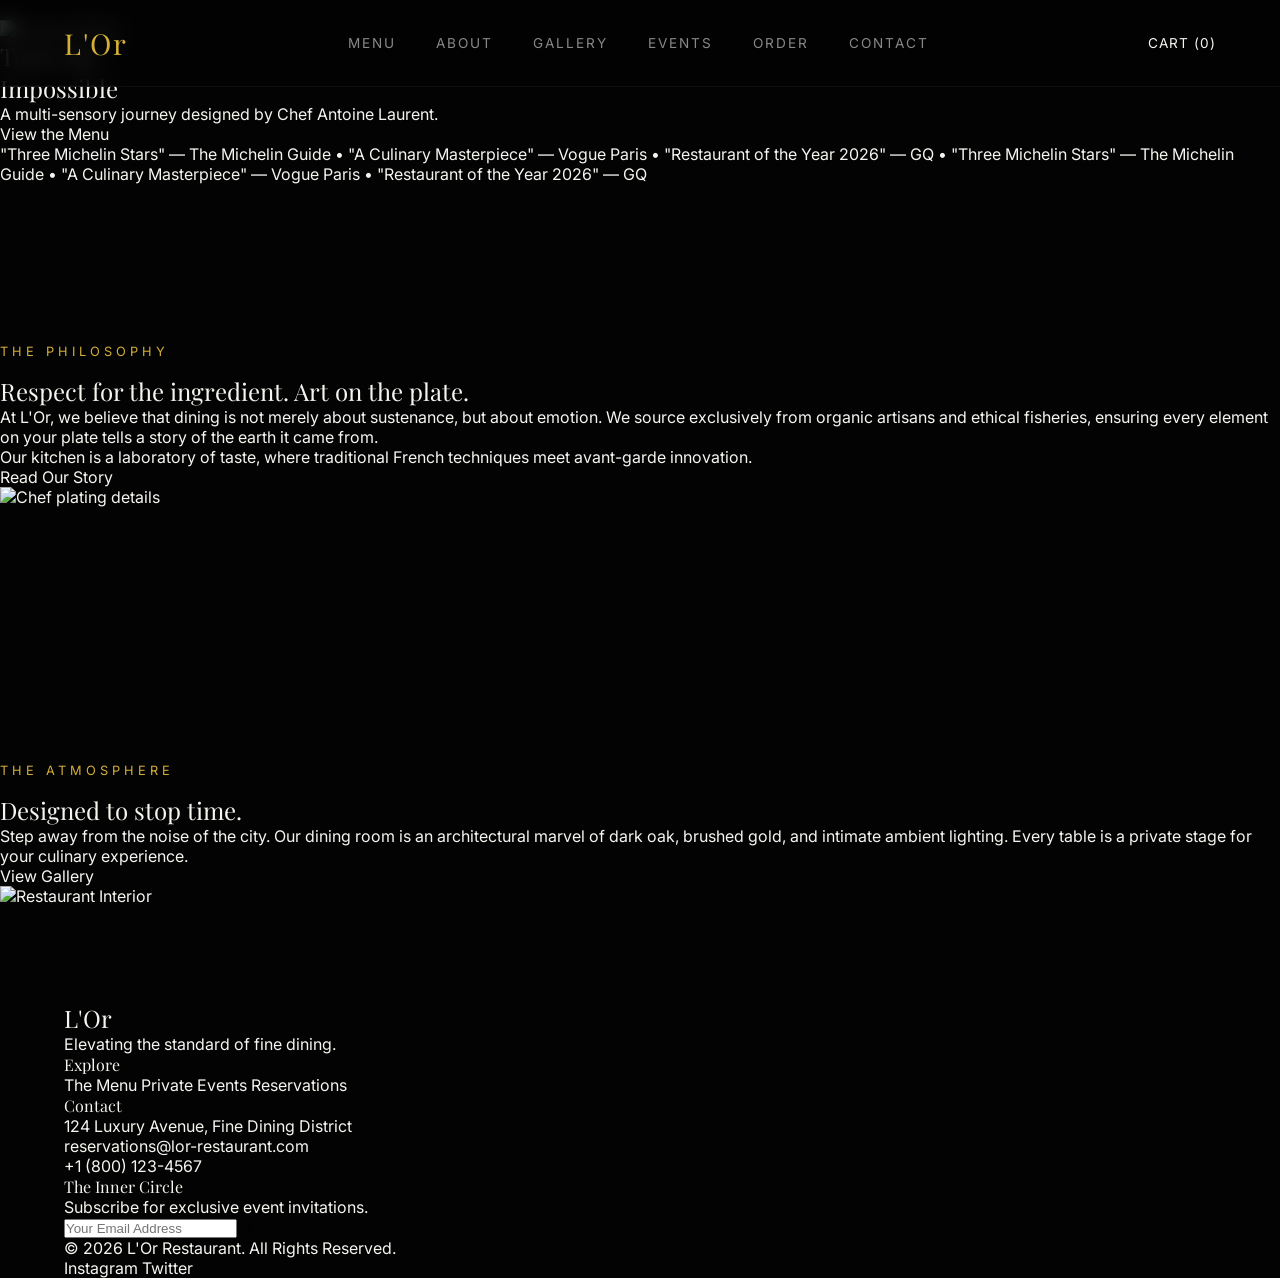
==== commit a4bf7f29: "Almost fix" ====
--- a/index.html
+++ b/index.html
@@ -5,7 +5,7 @@
     <meta name="viewport" content="width=device-width, initial-scale=1.0">
     <title>L'Or | Michelin Star Experience</title>
     <link href="https://fonts.googleapis.com/css2?family=Inter:wght@300;400;500&family=Playfair+Display:ital,wght@0,400;0,600;1,400&display=swap" rel="stylesheet">
-    <link rel="stylesheet" href="style.css?v=2">
+    <link rel="stylesheet" href="style.css?v=3">
     
 </head>
 <body>
@@ -162,6 +162,6 @@
     <script src="https://unpkg.com/lenis@1.1.9/dist/lenis.min.js"></script>
     <script src="https://unpkg.com/gsap@3.12.5/dist/gsap.min.js"></script>
     <script src="https://unpkg.com/gsap@3.12.5/dist/ScrollTrigger.min.js"></script>
-    <script src="script.js?v=2"></script>
+    <script src="script.js?v=3"></script>
 </body>
 </html>
--- a/style.css
+++ b/style.css
@@ -18,16 +18,24 @@
 body { background-color: var(--bg); color: var(--text); font-family: var(--font-body); overflow-x: hidden; -webkit-font-smoothing: antialiased; }
 h1, h2, h3, h4 { font-family: var(--font-head); font-weight: 400; }
 a { text-decoration: none; color: inherit; }
-button { background: none; border: none; cursor: pointer; font-family: inherit; }
+button { background: none; border: none; cursor: pointer; font-family: inherit; outline: none; }
 .container { max-width: 1400px; margin: 0 auto; padding: 0 5%; }
 
 /* --- PRELOADER --- */
-.preloader { position: fixed; inset: 0; background: var(--bg); z-index: 999999; display: flex; flex-direction: column; justify-content: center; align-items: center; transition: opacity 0.8s ease-in-out; }
-/* Purani line ko isse replace kar do */
-.preloader { position: fixed; inset: 0; background: var(--bg); z-index: 999999; display: flex; flex-direction: column; justify-content: center; align-items: center; transition: opacity 0.8s ease-in-out; pointer-events: none; }.preloader-logo { font-family: var(--font-head); font-size: 3rem; color: var(--gold); letter-spacing: 5px; margin-bottom: 2rem; opacity: 0; animation: pulseLogo 2s infinite alternate; }
-.preloader-line { width: 0; height: 1px; background: var(--gold); animation: expandLine 1.5s cubic-bezier(0.77, 0, 0.175, 1) forwards; }
+.preloader { 
+    position: fixed; inset: 0; background: var(--bg); z-index: 999999; 
+    display: flex; flex-direction: column; justify-content: center; align-items: center; 
+    animation: killPreloader 0.5s ease-out forwards;
+    animation-delay: 1.5s;
+    pointer-events: all;
+}
+.preloader.hidden { opacity: 0; pointer-events: none; visibility: hidden; z-index: -1; display: none; }
+@keyframes killPreloader {
+    100% { opacity: 0; pointer-events: none; visibility: hidden; z-index: -1; display: none; }
+}
+.preloader-logo { font-family: var(--font-head); font-size: 3rem; color: var(--gold); letter-spacing: 5px; margin-bottom: 2rem; }
+.preloader-line { width: 0; height: 1px; background: var(--gold); animation: expandLine 1.5s forwards; }
 @keyframes expandLine { to { width: 200px; } }
-@keyframes pulseLogo { to { opacity: 1; } }
 
 /* --- NAVBAR --- */
 .navbar { position: fixed; top: 0; width: 100%; padding: 1.5rem 5%; display: flex; justify-content: space-between; align-items: center; z-index: 1000; background: rgba(3, 3, 3, 0.8); backdrop-filter: blur(10px); border-bottom: 1px solid rgba(255, 255, 255, 0.05); }
@@ -38,10 +46,10 @@
 .cart-toggle { text-transform: uppercase; letter-spacing: 1px; color: var(--text); font-size: 0.85rem; transition: color 0.3s; }
 
 /* --- MENU CARDS --- */
-.section-pad { padding: 12rem 0 6rem; }
-.page-header { text-align: center; margin-bottom: 6rem; }
+.section-pad { padding: 10rem 0 6rem; }
+.page-header { text-align: center; margin-bottom: 5rem; }
 .subtitle { color: var(--gold); text-transform: uppercase; letter-spacing: 4px; font-size: 0.8rem; display: block; margin-bottom: 1rem; }
-.page-header h2 { font-size: clamp(3rem, 6vw, 5rem); }
+.page-header h2 { font-size: clamp(2.5rem, 5vw, 4rem); }
 .grid-3 { display: grid; grid-template-columns: repeat(auto-fit, minmax(320px, 1fr)); gap: 3rem; }
 .menu-card { background: var(--surface); border: 1px solid var(--surface-light); padding: 1.5rem; transition: transform 0.4s ease; display: flex; flex-direction: column;}
 .menu-card:hover { transform: translateY(-5px); border-color: rgba(212, 175, 55, 0.3); }
@@ -50,21 +58,20 @@
 .card-img:hover img { transform: scale(1.05); filter: brightness(1); }
 .view-3d-badge { position: absolute; inset: 0; background: rgba(0,0,0,0.6); display: flex; justify-content: center; align-items: center; color: var(--gold); font-family: var(--font-head); font-size: 1.5rem; opacity: 0; transition: opacity 0.3s ease; pointer-events: none; }
 .card-img:hover .view-3d-badge { opacity: 1; }
-.card-content { flex: 1; display: flex; flex-direction: column; }
 .card-content h3 { font-size: 1.8rem; margin-bottom: 0.5rem; }
-.card-content p { color: var(--text-muted); line-height: 1.6; margin-bottom: 1.5rem; flex: 1; font-size: 0.95rem; }
+.card-content p { color: var(--text-muted); line-height: 1.6; margin-bottom: 1.5rem; font-size: 0.95rem; }
 .card-footer { display: flex; justify-content: space-between; align-items: center; border-top: 1px solid var(--surface-light); padding-top: 1.5rem; }
 .price { color: var(--gold); font-family: var(--font-head); font-size: 1.5rem; }
 .add-to-cart { background: var(--surface-light); padding: 0.8rem 1.5rem; text-transform: uppercase; font-size: 0.8rem; transition: 0.3s; color: var(--text); border: 1px solid transparent; }
 .add-to-cart:hover { background: var(--bg); border-color: var(--gold); color: var(--gold); }
 
-/* --- CART --- */
+/* --- CART SIDEBAR --- */
 .cart-sidebar { position: fixed; top: 0; right: -450px; width: 100%; max-width: 450px; height: 100vh; background: var(--surface); z-index: 20000; padding: 2.5rem; display: flex; flex-direction: column; transition: right 0.4s ease; border-left: 1px solid var(--surface-light); }
 .cart-sidebar.open { right: 0; }
 .cart-overlay { position: fixed; inset: 0; background: rgba(0,0,0,0.8); backdrop-filter: blur(5px); z-index: 19999; opacity: 0; pointer-events: none; transition: 0.4s; }
 .cart-overlay.open { opacity: 1; pointer-events: all; }
 .cart-header { display: flex; justify-content: space-between; align-items: center; margin-bottom: 2rem; border-bottom: 1px solid var(--surface-light); padding-bottom: 1.5rem; }
-.close-cart { font-size: 2.5rem; color: var(--text); line-height: 1; }
+.close-cart { font-size: 2.5rem; color: var(--text); }
 .cart-items { flex: 1; overflow-y: auto; display: flex; flex-direction: column; gap: 1rem; }
 .cart-item { display: flex; justify-content: space-between; align-items: center; background: var(--bg); padding: 1.5rem; border: 1px solid var(--surface-light); }
 .cart-footer { border-top: 1px solid var(--surface-light); padding-top: 2rem; margin-top: 2rem; }
@@ -72,19 +79,17 @@
 .checkout-btn { width: 100%; background: var(--text); color: var(--bg); padding: 1.2rem; text-align: center; text-transform: uppercase; font-weight: bold; letter-spacing: 1px; display: block; }
 
 /* --- 3D / AR MODAL --- */
-.modal-3d { position: fixed; inset: 0; background: rgba(0,0,0,0.98); z-index: 999999; display: flex; justify-content: center; align-items: center; opacity: 0; pointer-events: none; transition: opacity 0.3s; }
+.modal-3d { position: fixed; inset: 0; background: rgba(3,3,3,1); z-index: 999999; display: flex; justify-content: center; align-items: center; opacity: 0; pointer-events: none; transition: opacity 0.3s; }
 .modal-3d.open { opacity: 1; pointer-events: all; }
-.close-modal { position: absolute; top: 1.5rem; right: 2rem; font-size: 4rem; color: var(--gold); z-index: 9999999; background: rgba(0,0,0,0.5); border-radius: 50%; width: 60px; height: 60px; display: flex; justify-content: center; align-items: center; line-height: 0; }
+.close-modal { position: absolute; top: 1.5rem; right: 2rem; font-size: 3rem; color: var(--gold); z-index: 9999999; background: rgba(0,0,0,0.5); border-radius: 50%; width: 50px; height: 50px; display: flex; justify-content: center; align-items: center; line-height: 0; }
 .modal-info { position: absolute; top: 2rem; left: 50%; transform: translateX(-50%); z-index: 100; text-align: center; pointer-events: none; width: 90%; }
-.modal-info h3 { color: var(--gold); font-size: 2.5rem; margin-bottom: 5px; }
+.modal-info h3 { color: var(--gold); font-size: 2rem; margin-bottom: 5px; }
 .modal-info p { color: var(--text-muted); font-size: 0.9rem; }
 model-viewer { width: 100%; height: 100vh; background: transparent; outline: none; }
-.ar-launch-btn { background-color: var(--gold); color: black; padding: 1.2rem 2.5rem; font-family: var(--font-body); font-weight: bold; text-transform: uppercase; border-radius: 4px; box-shadow: 0 4px 15px rgba(212, 175, 55, 0.4); border: none; position: absolute; bottom: 40px; left: 50%; transform: translateX(-50%); white-space: nowrap; z-index: 99999; }
 
 /* --- MOBILE & HAMBURGER MENU --- */
 .hamburger { display: none; flex-direction: column; gap: 6px; z-index: 20000; padding: 10px; background: transparent; }
 .hamburger span { width: 30px; height: 2px; background: var(--gold); transition: 0.4s ease; }
-
 .close-mobile-menu { position: absolute; top: 2rem; right: 2rem; font-size: 4rem; color: var(--gold); background: transparent; border: none; z-index: 20001; }
 .mobile-menu { position: fixed; top: 0; left: 0; width: 100%; height: 100vh; background: rgba(3, 3, 3, 0.98); backdrop-filter: blur(15px); display: flex; flex-direction: column; justify-content: center; align-items: center; gap: 2.5rem; z-index: 15000; opacity: 0; pointer-events: none; transition: 0.4s; }
 .mobile-menu.open { opacity: 1; pointer-events: all; }
@@ -95,11 +100,6 @@
     .nav-links { display: none !important; } 
     .hamburger { display: flex !important; margin-left: auto; margin-right: 1.5rem; } 
     .navbar { padding: 1rem 5%; justify-content: space-between; }
-    
-    .page-header h2 { font-size: 2.5rem; }
     .grid-3 { grid-template-columns: 1fr; gap: 2rem; }
     .cart-sidebar { width: 100%; right: -100%; padding: 1.5rem; }
-    .close-modal { top: 1rem; right: 1rem; font-size: 3rem; width: 50px; height: 50px; }
-    .modal-info { top: 1.5rem; }
-    .modal-info h3 { font-size: 1.8rem; }
 }
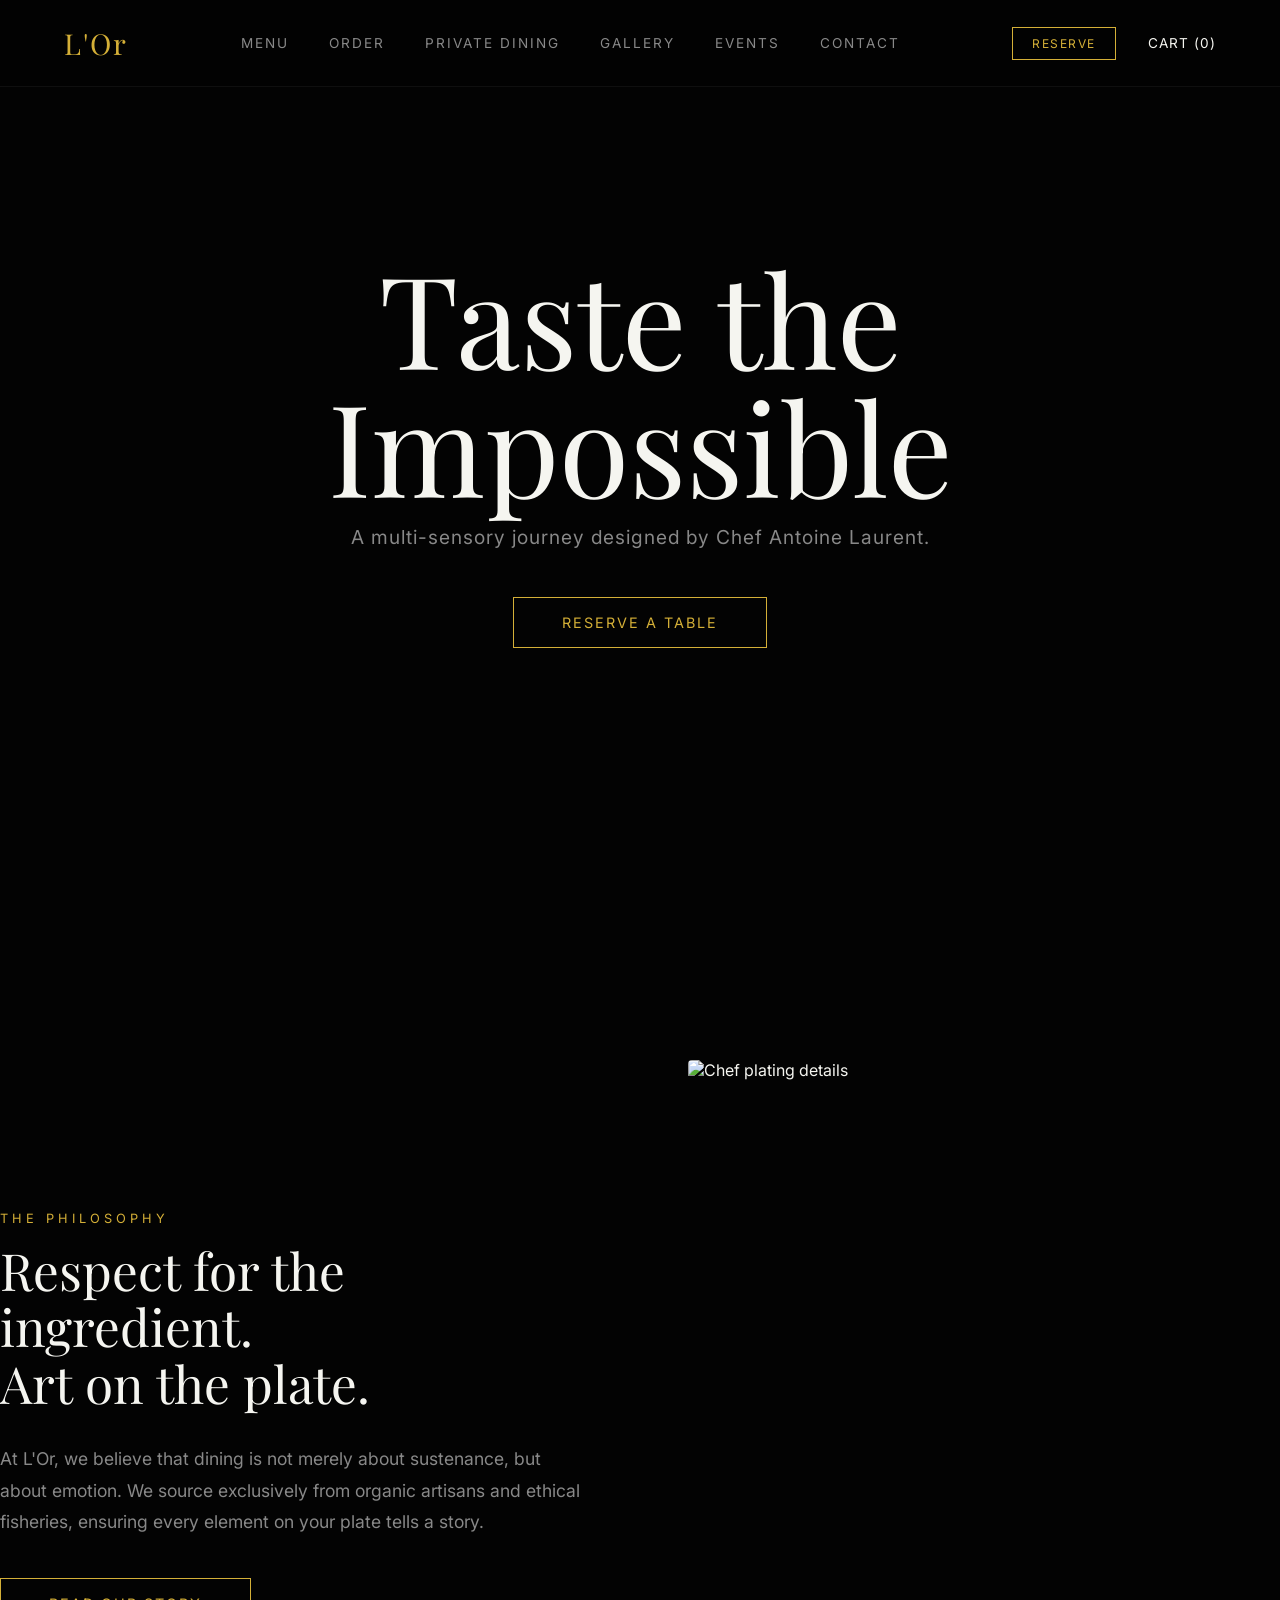
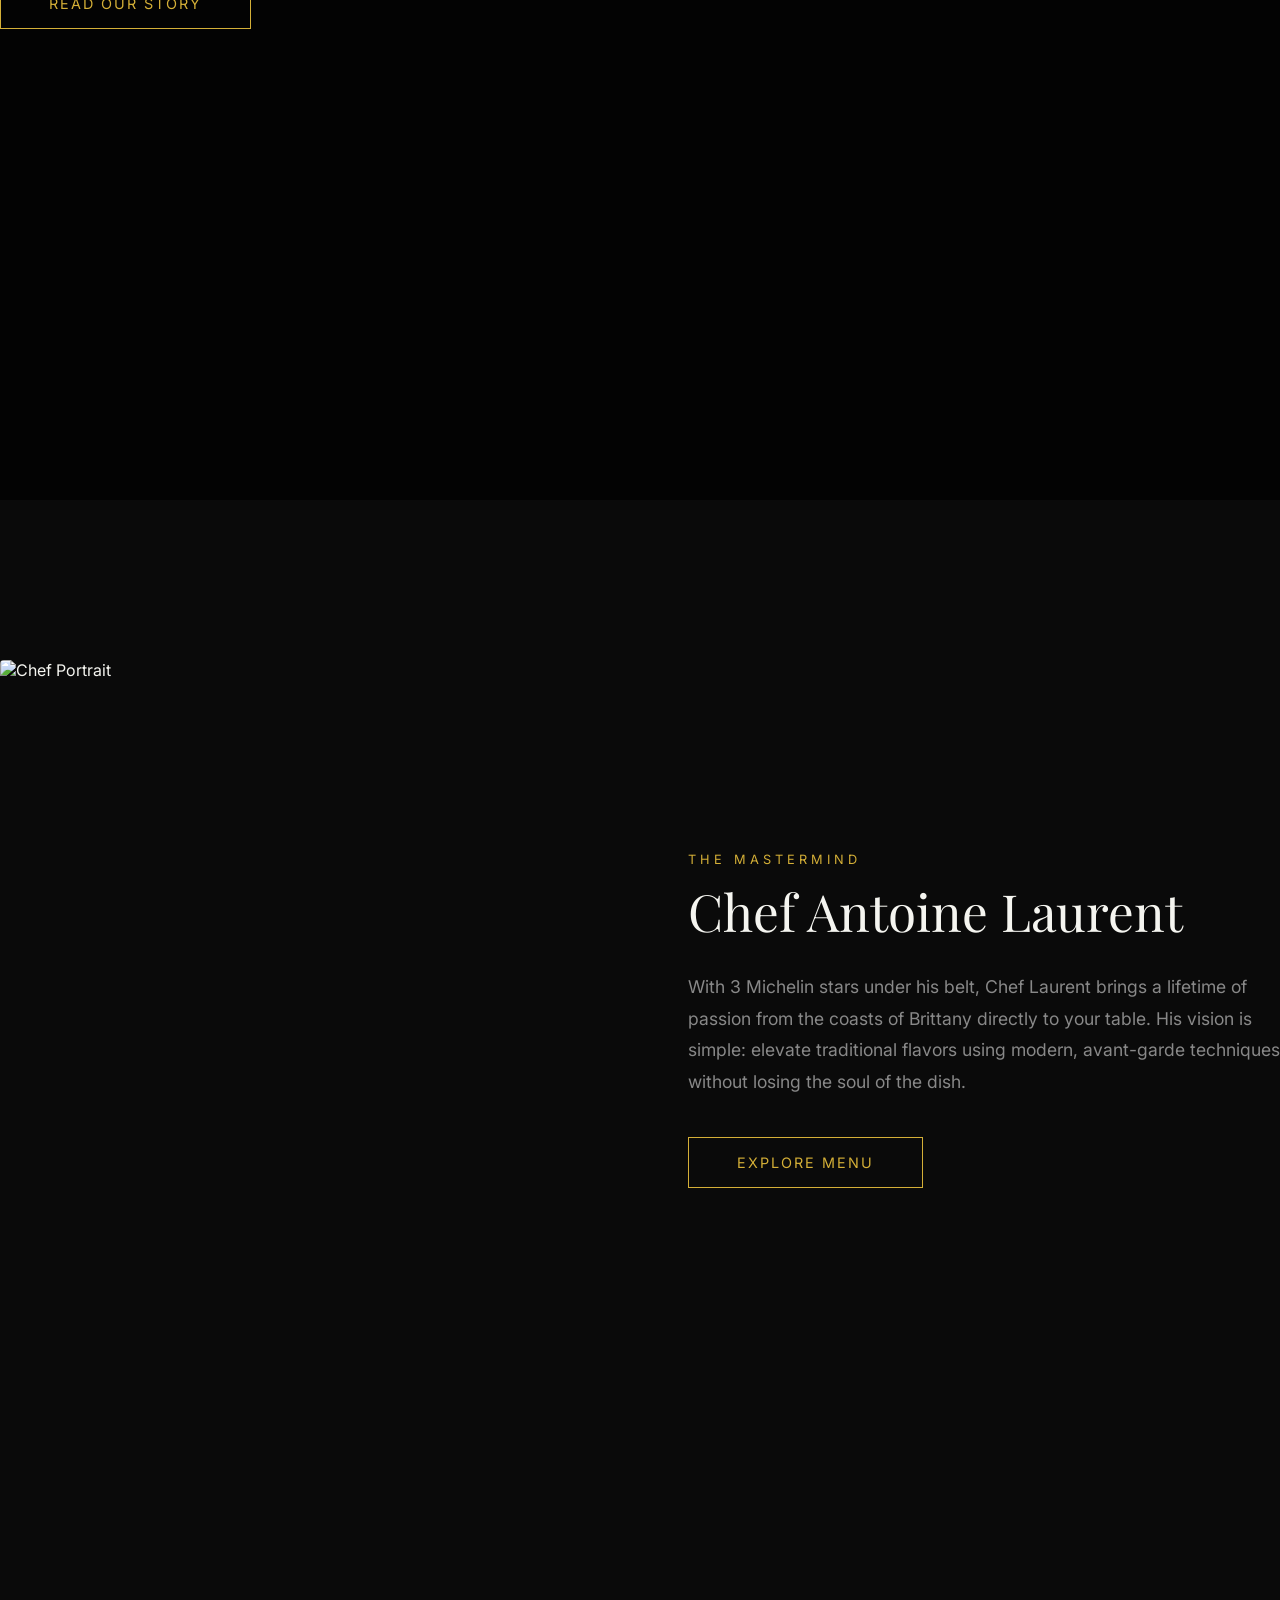
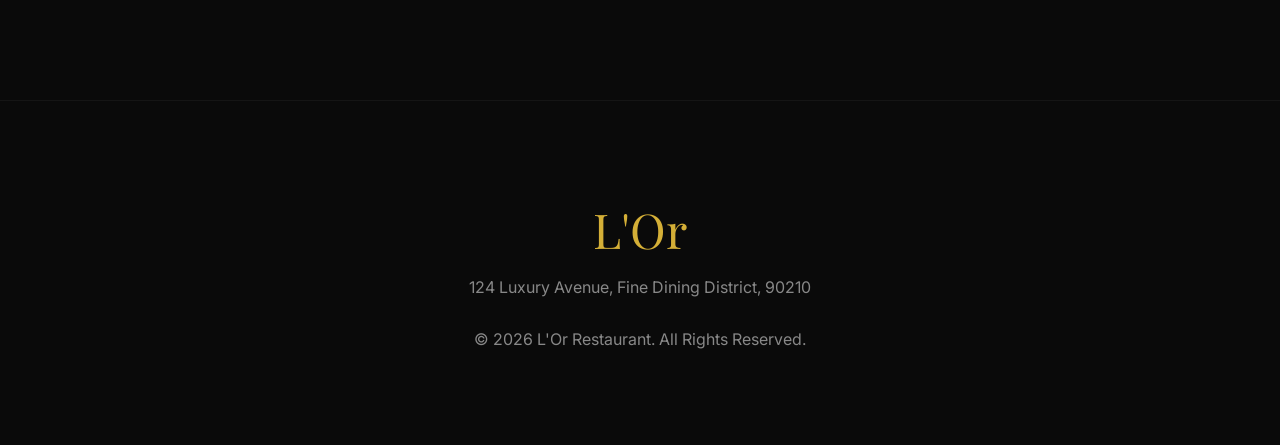
==== commit 19cca3c9: "Final New" ====
--- a/index.html
+++ b/index.html
@@ -5,63 +5,31 @@
     <meta name="viewport" content="width=device-width, initial-scale=1.0">
     <title>L'Or | Michelin Star Experience</title>
     <link href="https://fonts.googleapis.com/css2?family=Inter:wght@300;400;500&family=Playfair+Display:ital,wght@0,400;0,600;1,400&display=swap" rel="stylesheet">
-    <link rel="stylesheet" href="style.css?v=3">
-    
+    <link rel="stylesheet" href="style.css">
 </head>
 <body>
-
-    <button class="audio-toggle magnetic" id="audioToggle">
-        <span class="sound-bars"><span></span><span></span><span></span></span>
-        Sound <span id="soundState">Off</span>
-    </button>
-    <audio id="ambientAudio" src="https://assets.mixkit.co/music/preview/mixkit-beautiful-dream-493.mp3" loop></audio>
-
-    <div class="preloader" id="preloader">
-        <h1 class="preloader-logo">L'Or</h1>
-        <div class="preloader-line"></div>
-    </div>
+    <div class="preloader" id="preloader"><h1 class="preloader-logo">L'Or</h1><div class="preloader-line"></div></div>
 
     <nav class="navbar">
-        <a href="index.html" class="logo magnetic">L'Or</a>
-        
+        <a href="index.html" class="logo">L'Or</a>
         <div class="nav-links">
             <a href="menu.html" class="nav-link">Menu</a>
-            <a href="about.html" class="nav-link">About</a>
+            <a href="order.html" class="nav-link">Order</a> <a href="private-dining.html" class="nav-link">Private Dining</a>
             <a href="gallery.html" class="nav-link">Gallery</a>
             <a href="events.html" class="nav-link">Events</a>
-            <a href="order.html" class="nav-link">Order</a>
             <a href="contact.html" class="nav-link">Contact</a>
         </div>
-        
-        <button class="hamburger" id="hamburgerBtn">
-            <span></span><span></span>
-        </button>
-    
-        <button class="cart-toggle magnetic" id="cartBtn">Cart (<span id="cartCount">0</span>)</button>
+        <div class="nav-actions">
+            <a href="reservation.html" class="nav-reserve-btn">Reserve</a> 
+            <button class="cart-toggle" id="cartBtn">Cart (<span id="cartCount">0</span>)</button>
+            <div class="hamburger"><span></span><span></span><span></span></div>
+        </div>
     </nav>
-    <div class="mobile-menu" id="mobileMenu">
-        <button class="close-mobile-menu" id="closeMobileMenu">&times;</button>
-        
-        <a href="index.html">Home</a>
-        <a href="menu.html">Menu</a>
-        <a href="about.html">About</a>
-        <a href="gallery.html">Gallery</a>
-        <a href="events.html">Events</a>
-        <a href="order.html">Order</a>
-        <a href="contact.html">Contact</a>
-    </div>
+
     <div class="cart-sidebar" id="cartSidebar">
-        <div class="cart-header">
-            <h2>Your Order</h2>
-            <button class="close-cart" id="closeCart">&times;</button>
-        </div>
+        <div class="cart-header"><h2>Your Order</h2><button class="close-cart" id="closeCart">&times;</button></div>
         <div class="cart-items" id="cartItems"></div>
-        <div class="cart-footer">
-            <div class="total">Total: $<span id="cartTotal">0.00</span></div>
-            <a href="checkout.html" class="checkout-btn magnetic" style="display: flex; justify-content: center; align-items: center; gap: 10px;">
-                Proceed to Checkout <span>&rarr;</span>
-            </a>
-        </div>
+        <div class="cart-footer"><div class="total">Total: $<span id="cartTotal">0.00</span></div><a href="checkout.html" class="checkout-btn">Checkout</a></div>
     </div>
     <div class="cart-overlay" id="cartOverlay"></div>
 
@@ -72,89 +40,42 @@
                 <div class="hero-content">
                     <h1 class="gsap-reveal">Taste the<br>Impossible</h1>
                     <p class="gsap-reveal">A multi-sensory journey designed by Chef Antoine Laurent.</p>
-                    <div class="gsap-reveal"><a href="menu.html" class="btn-primary magnetic">View the Menu</a></div>
+                    <div class="gsap-reveal"><a href="reservation.html" class="btn-primary">Reserve a Table</a></div>
                 </div>
             </section>
-
-            <div class="marquee-section">
-                <div class="marquee-content">
-                    <span>"Three Michelin Stars" — The Michelin Guide</span>
-                    <span class="dot">•</span>
-                    <span>"A Culinary Masterpiece" — Vogue Paris</span>
-                    <span class="dot">•</span>
-                    <span>"Restaurant of the Year 2026" — GQ</span>
-                    <span class="dot">•</span>
-                    <span>"Three Michelin Stars" — The Michelin Guide</span>
-                    <span class="dot">•</span>
-                    <span>"A Culinary Masterpiece" — Vogue Paris</span>
-                    <span class="dot">•</span>
-                    <span>"Restaurant of the Year 2026" — GQ</span>
-                </div>
-            </div>
 
             <section class="section-pad container">
                 <div class="content-grid">
                     <div class="text-block gsap-fade">
                         <span class="subtitle">The Philosophy</span>
-                        <h2>Respect for the ingredient. Art on the plate.</h2>
-                        <p>At L'Or, we believe that dining is not merely about sustenance, but about emotion. We source exclusively from organic artisans and ethical fisheries, ensuring every element on your plate tells a story of the earth it came from.</p>
-                        <p>Our kitchen is a laboratory of taste, where traditional French techniques meet avant-garde innovation.</p>
-                        <a href="about.html" class="btn-primary magnetic" style="margin-top: 1rem;">Read Our Story</a>
+                        <h2>Respect for the ingredient.<br>Art on the plate.</h2>
+                        <p>At L'Or, we believe that dining is not merely about sustenance, but about emotion. We source exclusively from organic artisans and ethical fisheries, ensuring every element on your plate tells a story.</p>
+                        <a href="about.html" class="btn-primary" style="margin-top: 1rem;">Read Our Story</a>
                     </div>
-                    <div class="img-block gsap-fade interactive-img">
+                    <div class="img-block gsap-fade">
                         <img src="https://images.unsplash.com/photo-1577219491135-ce391730fb2c?q=80&w=1000" alt="Chef plating details">
                     </div>
                 </div>
             </section>
 
-            <section class="section-pad container">
+            <section class="section-pad container" style="background: var(--surface);">
                 <div class="content-grid reverse">
                     <div class="text-block gsap-fade">
-                        <span class="subtitle">The Atmosphere</span>
-                        <h2>Designed to stop time.</h2>
-                        <p>Step away from the noise of the city. Our dining room is an architectural marvel of dark oak, brushed gold, and intimate ambient lighting. Every table is a private stage for your culinary experience.</p>
-                        <a href="gallery.html" class="btn-primary magnetic" style="margin-top: 1rem;">View Gallery</a>
+                        <span class="subtitle">The Mastermind</span>
+                        <h2>Chef Antoine Laurent</h2>
+                        <p>With 3 Michelin stars under his belt, Chef Laurent brings a lifetime of passion from the coasts of Brittany directly to your table. His vision is simple: elevate traditional flavors using modern, avant-garde techniques without losing the soul of the dish.</p>
+                        <a href="menu.html" class="btn-primary" style="margin-top: 1rem;">Explore Menu</a>
                     </div>
-                    <div class="img-block gsap-fade interactive-img">
-                        <img src="https://images.unsplash.com/photo-1550966871-3ed3cdb5ed0c?q=80&w=1000" alt="Restaurant Interior">
+                    <div class="img-block gsap-fade">
+                        <img src="https://images.unsplash.com/photo-1583394838336-acd977736f90?q=80&w=1000" alt="Chef Portrait">
                     </div>
                 </div>
             </section>
 
-            <footer class="mega-footer">
-                <div class="container footer-grid">
-                    <div class="footer-brand">
-                        <h2 class="logo-large">L'Or</h2>
-                        <p>Elevating the standard of fine dining.</p>
-                    </div>
-                    <div class="footer-links">
-                        <h4>Explore</h4>
-                        <a href="menu.html">The Menu</a>
-                        <a href="events.html">Private Events</a>
-                        <a href="reservation.html">Reservations</a>
-                    </div>
-                    <div class="footer-contact">
-                        <h4>Contact</h4>
-                        <p>124 Luxury Avenue, Fine Dining District</p>
-                        <p>reservations@lor-restaurant.com</p>
-                        <p>+1 (800) 123-4567</p>
-                    </div>
-                    <div class="footer-newsletter">
-                        <h4>The Inner Circle</h4>
-                        <p>Subscribe for exclusive event invitations.</p>
-                        <form class="newsletter-form">
-                            <input type="email" placeholder="Your Email Address" required>
-                            <button type="submit">→</button>
-                        </form>
-                    </div>
-                </div>
-                <div class="footer-bottom container">
-                    <p>&copy; 2026 L'Or Restaurant. All Rights Reserved.</p>
-                    <div class="socials">
-                        <a href="#">Instagram</a>
-                        <a href="#">Twitter</a>
-                    </div>
-                </div>
+            <footer>
+                <h2 style="font-size: 3rem; color: var(--gold); margin-bottom: 1rem;">L'Or</h2>
+                <p style="margin-bottom: 2rem;">124 Luxury Avenue, Fine Dining District, 90210</p>
+                <p>&copy; 2026 L'Or Restaurant. All Rights Reserved.</p>
             </footer>
         </div>
     </main>
@@ -162,6 +83,6 @@
     <script src="https://unpkg.com/lenis@1.1.9/dist/lenis.min.js"></script>
     <script src="https://unpkg.com/gsap@3.12.5/dist/gsap.min.js"></script>
     <script src="https://unpkg.com/gsap@3.12.5/dist/ScrollTrigger.min.js"></script>
-    <script src="script.js?v=3"></script>
+    <script src="script.js"></script>
 </body>
 </html>
--- a/style.css
+++ b/style.css
@@ -1,12 +1,7 @@
 :root {
-    --bg: #030303;
-    --surface: #0a0a0a;
-    --surface-light: #151515;
-    --gold: #D4AF37;
-    --text: #F5F5F0;
-    --text-muted: #888888;
-    --font-head: 'Playfair Display', serif;
-    --font-body: 'Inter', sans-serif;
+    --bg: #030303; --surface: #0a0a0a; --surface-light: #151515;
+    --gold: #D4AF37; --text: #F5F5F0; --text-muted: #888888;
+    --font-head: 'Playfair Display', serif; --font-body: 'Inter', sans-serif;
 }
 
 html.lenis, html.lenis body { height: auto; }
@@ -15,91 +10,137 @@
 .lenis.lenis-stopped { overflow: hidden; }
 
 * { margin: 0; padding: 0; box-sizing: border-box; }
+
 body { background-color: var(--bg); color: var(--text); font-family: var(--font-body); overflow-x: hidden; -webkit-font-smoothing: antialiased; }
 h1, h2, h3, h4 { font-family: var(--font-head); font-weight: 400; }
 a { text-decoration: none; color: inherit; }
-button { background: none; border: none; cursor: pointer; font-family: inherit; outline: none; }
+button { background: none; border: none; cursor: pointer; font-family: inherit; }
 .container { max-width: 1400px; margin: 0 auto; padding: 0 5%; }
 
 /* --- PRELOADER --- */
-.preloader { 
-    position: fixed; inset: 0; background: var(--bg); z-index: 999999; 
-    display: flex; flex-direction: column; justify-content: center; align-items: center; 
-    animation: killPreloader 0.5s ease-out forwards;
-    animation-delay: 1.5s;
-    pointer-events: all;
-}
-.preloader.hidden { opacity: 0; pointer-events: none; visibility: hidden; z-index: -1; display: none; }
-@keyframes killPreloader {
-    100% { opacity: 0; pointer-events: none; visibility: hidden; z-index: -1; display: none; }
-}
-.preloader-logo { font-family: var(--font-head); font-size: 3rem; color: var(--gold); letter-spacing: 5px; margin-bottom: 2rem; }
-.preloader-line { width: 0; height: 1px; background: var(--gold); animation: expandLine 1.5s forwards; }
+.preloader { position: fixed; inset: 0; background: var(--bg); z-index: 99999; display: flex; flex-direction: column; justify-content: center; align-items: center; transition: opacity 1s ease-in-out, visibility 1s; }
+.preloader.hidden { opacity: 0; visibility: hidden; }
+.preloader-logo { font-family: var(--font-head); font-size: 3rem; color: var(--gold); letter-spacing: 5px; margin-bottom: 2rem; opacity: 0; animation: pulseLogo 2s infinite alternate; }
+.preloader-line { width: 0; height: 1px; background: var(--gold); animation: expandLine 1.5s cubic-bezier(0.77, 0, 0.175, 1) forwards; }
 @keyframes expandLine { to { width: 200px; } }
+@keyframes pulseLogo { to { opacity: 1; } }
 
-/* --- NAVBAR --- */
-.navbar { position: fixed; top: 0; width: 100%; padding: 1.5rem 5%; display: flex; justify-content: space-between; align-items: center; z-index: 1000; background: rgba(3, 3, 3, 0.8); backdrop-filter: blur(10px); border-bottom: 1px solid rgba(255, 255, 255, 0.05); }
-.logo { font-family: var(--font-head); font-size: 1.8rem; color: var(--gold); letter-spacing: 2px; }
+/* --- NAVBAR & MOBILE MENU --- */
+.navbar { position: fixed; top: 0; width: 100%; padding: 1.5rem 5%; display: flex; justify-content: space-between; align-items: center; z-index: 1000; background: rgba(3, 3, 3, 0.8); backdrop-filter: blur(20px); -webkit-backdrop-filter: blur(20px); border-bottom: 1px solid rgba(255, 255, 255, 0.05); transition: transform 0.4s; }
+.navbar.hide { transform: translateY(-100%); }
+.logo { font-family: var(--font-head); font-size: 1.8rem; color: var(--gold); letter-spacing: 2px; z-index: 1001;}
 .nav-links { display: flex; gap: 2.5rem; }
 .nav-link { font-size: 0.85rem; text-transform: uppercase; letter-spacing: 2px; color: var(--text-muted); transition: color 0.3s; }
 .nav-link:hover, .nav-link.active { color: var(--gold); }
+.nav-actions { display: flex; align-items: center; gap: 2rem; z-index: 1001; }
 .cart-toggle { text-transform: uppercase; letter-spacing: 1px; color: var(--text); font-size: 0.85rem; transition: color 0.3s; }
+.hamburger { display: none; flex-direction: column; gap: 6px; cursor: pointer; }
+.hamburger span { width: 30px; height: 2px; background: var(--text); transition: 0.3s; }
 
-/* --- MENU CARDS --- */
-.section-pad { padding: 10rem 0 6rem; }
-.page-header { text-align: center; margin-bottom: 5rem; }
+/* --- HERO --- */
+.hero { height: 100vh; position: relative; display: flex; align-items: center; justify-content: center; text-align: center; overflow: hidden; }
+.hero-bg { position: absolute; inset: 0; z-index: -1; transform: scale(1.1); }
+.hero-bg img { width: 100%; height: 100%; object-fit: cover; opacity: 0.6; }
+.hero .overlay { position: absolute; inset: 0; background: linear-gradient(to bottom, transparent 0%, var(--bg) 100%); }
+.hero h1 { font-size: clamp(4rem, 10vw, 10rem); line-height: 1; margin-bottom: 1rem; color: var(--text); }
+.hero p { font-size: 1.2rem; color: var(--text-muted); margin-bottom: 3rem; letter-spacing: 1px; }
+.btn-primary { border: 1px solid var(--gold); padding: 1rem 3rem; color: var(--gold); text-transform: uppercase; letter-spacing: 2px; font-size: 0.9rem; transition: all 0.4s ease; display: inline-block; }
+.btn-primary:hover { background: var(--gold); color: var(--bg); }
+
+/* --- SECTIONS & GRIDS --- */
+.section-pad { padding: 10rem 0; min-height: 80vh; }
+.page-header { text-align: center; margin-bottom: 8rem; padding-top: 5rem; }
 .subtitle { color: var(--gold); text-transform: uppercase; letter-spacing: 4px; font-size: 0.8rem; display: block; margin-bottom: 1rem; }
-.page-header h2 { font-size: clamp(2.5rem, 5vw, 4rem); }
-.grid-3 { display: grid; grid-template-columns: repeat(auto-fit, minmax(320px, 1fr)); gap: 3rem; }
-.menu-card { background: var(--surface); border: 1px solid var(--surface-light); padding: 1.5rem; transition: transform 0.4s ease; display: flex; flex-direction: column;}
-.menu-card:hover { transform: translateY(-5px); border-color: rgba(212, 175, 55, 0.3); }
-.card-img { position: relative; width: 100%; height: 300px; overflow: hidden; margin-bottom: 1.5rem; cursor: pointer; border-radius: 4px; }
+.page-header h2 { font-size: clamp(3rem, 6vw, 5rem); }
+
+.content-grid { display: grid; grid-template-columns: 1fr 1fr; gap: 6rem; align-items: center; margin-bottom: 10rem; }
+.content-grid.reverse { direction: rtl; }
+.content-grid.reverse > * { direction: ltr; }
+.text-block h2 { font-size: clamp(2.5rem, 4vw, 3.5rem); margin-bottom: 2rem; line-height: 1.1; }
+.text-block p { color: var(--text-muted); font-size: 1.1rem; line-height: 1.8; margin-bottom: 1.5rem; }
+.img-block { width: 100%; height: 80vh; overflow: hidden; border-radius: 4px; position: relative;}
+.img-block img { width: 100%; height: 130%; object-fit: cover; }
+
+.grid-3 { display: grid; grid-template-columns: repeat(auto-fit, minmax(320px, 1fr)); gap: 3rem; margin-bottom: 5rem;}
+.menu-card { background: var(--surface); border: 1px solid var(--surface-light); padding: 2rem; transition: transform 0.4s ease; display: flex; flex-direction: column;}
+.menu-card:hover { transform: translateY(-10px); border-color: rgba(212, 175, 55, 0.3); }
+.card-img { position: relative; width: 100%; height: 350px; overflow: hidden; margin-bottom: 2rem; cursor: pointer; border-radius: 4px;}
 .card-img img { width: 100%; height: 100%; object-fit: cover; transition: transform 0.7s ease; filter: brightness(0.8); }
 .card-img:hover img { transform: scale(1.05); filter: brightness(1); }
-.view-3d-badge { position: absolute; inset: 0; background: rgba(0,0,0,0.6); display: flex; justify-content: center; align-items: center; color: var(--gold); font-family: var(--font-head); font-size: 1.5rem; opacity: 0; transition: opacity 0.3s ease; pointer-events: none; }
-.card-img:hover .view-3d-badge { opacity: 1; }
-.card-content h3 { font-size: 1.8rem; margin-bottom: 0.5rem; }
-.card-content p { color: var(--text-muted); line-height: 1.6; margin-bottom: 1.5rem; font-size: 0.95rem; }
+.view-ar-badge { position: absolute; inset: 0; background: rgba(0,0,0,0.6); backdrop-filter: blur(4px); display: flex; flex-direction: column; justify-content: center; align-items: center; color: var(--gold); opacity: 0; transition: opacity 0.3s ease; }
+.view-ar-badge svg { width: 40px; margin-bottom: 10px; fill: var(--gold); }
+.card-img:hover .view-ar-badge { opacity: 1; }
+.card-content h3 { font-size: 2rem; margin-bottom: 0.5rem; }
+.card-content p { color: var(--text-muted); line-height: 1.6; margin-bottom: 2rem; flex-grow: 1;}
 .card-footer { display: flex; justify-content: space-between; align-items: center; border-top: 1px solid var(--surface-light); padding-top: 1.5rem; }
 .price { color: var(--gold); font-family: var(--font-head); font-size: 1.5rem; }
-.add-to-cart { background: var(--surface-light); padding: 0.8rem 1.5rem; text-transform: uppercase; font-size: 0.8rem; transition: 0.3s; color: var(--text); border: 1px solid transparent; }
-.add-to-cart:hover { background: var(--bg); border-color: var(--gold); color: var(--gold); }
+.add-to-cart { background: var(--surface-light); padding: 0.8rem 2rem; text-transform: uppercase; font-size: 0.8rem; transition: 0.3s; color: var(--text); }
+.add-to-cart:hover { background: var(--gold); color: var(--bg); }
+
+/* --- 3D AR MODAL --- */
+.modal-ar { position: fixed; inset: 0; background: rgba(0,0,0,0.95); z-index: 99999; display: flex; flex-direction: column; align-items: center; justify-content: center; opacity: 0; pointer-events: none; transition: opacity 0.4s; backdrop-filter: blur(10px); }
+.modal-ar.open { opacity: 1; pointer-events: all; }
+.close-modal { position: absolute; top: 2rem; right: 3rem; font-size: 3rem; color: var(--text); z-index: 10; }
+model-viewer { width: 100%; height: 70vh; max-width: 1000px; outline: none; }
+.ar-instructions { text-align: center; margin-top: 2rem; color: var(--text-muted); }
+.ar-button { background-color: var(--gold); color: var(--bg); padding: 1rem 2rem; border-radius: 4px; text-transform: uppercase; letter-spacing: 1px; font-weight: bold; margin-top: 1rem; display: inline-flex; align-items: center; gap: 10px;}
 
 /* --- CART SIDEBAR --- */
-.cart-sidebar { position: fixed; top: 0; right: -450px; width: 100%; max-width: 450px; height: 100vh; background: var(--surface); z-index: 20000; padding: 2.5rem; display: flex; flex-direction: column; transition: right 0.4s ease; border-left: 1px solid var(--surface-light); }
+.cart-sidebar { position: fixed; top: 0; right: -450px; width: 100%; max-width: 450px; height: 100vh; background: var(--surface); z-index: 2000; padding: 2.5rem; display: flex; flex-direction: column; transition: right 0.5s cubic-bezier(0.77, 0, 0.175, 1); border-left: 1px solid var(--surface-light); }
 .cart-sidebar.open { right: 0; }
-.cart-overlay { position: fixed; inset: 0; background: rgba(0,0,0,0.8); backdrop-filter: blur(5px); z-index: 19999; opacity: 0; pointer-events: none; transition: 0.4s; }
+.cart-overlay { position: fixed; inset: 0; background: rgba(0,0,0,0.8); backdrop-filter: blur(5px); z-index: 1999; opacity: 0; pointer-events: none; transition: 0.4s; }
 .cart-overlay.open { opacity: 1; pointer-events: all; }
 .cart-header { display: flex; justify-content: space-between; align-items: center; margin-bottom: 2rem; border-bottom: 1px solid var(--surface-light); padding-bottom: 1.5rem; }
-.close-cart { font-size: 2.5rem; color: var(--text); }
-.cart-items { flex: 1; overflow-y: auto; display: flex; flex-direction: column; gap: 1rem; }
+.cart-items { flex: 1; overflow-y: auto; display: flex; flex-direction: column; gap: 1rem; padding-right: 10px;}
 .cart-item { display: flex; justify-content: space-between; align-items: center; background: var(--bg); padding: 1.5rem; border: 1px solid var(--surface-light); }
+.remove-btn { color: #ff4444; font-size: 0.8rem; text-transform: uppercase; }
 .cart-footer { border-top: 1px solid var(--surface-light); padding-top: 2rem; margin-top: 2rem; }
-.total { font-size: 1.5rem; font-family: var(--font-head); margin-bottom: 1.5rem; display: flex; justify-content: space-between; color: var(--gold); }
-.checkout-btn { width: 100%; background: var(--text); color: var(--bg); padding: 1.2rem; text-align: center; text-transform: uppercase; font-weight: bold; letter-spacing: 1px; display: block; }
+.total { font-size: 1.8rem; font-family: var(--font-head); margin-bottom: 1.5rem; display: flex; justify-content: space-between; color: var(--gold); }
+.checkout-btn { width: 100%; background: var(--text); color: var(--bg); padding: 1.2rem; text-align: center; text-transform: uppercase; letter-spacing: 2px; transition: 0.3s; display: block; border: none; cursor: pointer; }
+.checkout-btn:hover { background: var(--gold); }
 
-/* --- 3D / AR MODAL --- */
-.modal-3d { position: fixed; inset: 0; background: rgba(3,3,3,1); z-index: 999999; display: flex; justify-content: center; align-items: center; opacity: 0; pointer-events: none; transition: opacity 0.3s; }
-.modal-3d.open { opacity: 1; pointer-events: all; }
-.close-modal { position: absolute; top: 1.5rem; right: 2rem; font-size: 3rem; color: var(--gold); z-index: 9999999; background: rgba(0,0,0,0.5); border-radius: 50%; width: 50px; height: 50px; display: flex; justify-content: center; align-items: center; line-height: 0; }
-.modal-info { position: absolute; top: 2rem; left: 50%; transform: translateX(-50%); z-index: 100; text-align: center; pointer-events: none; width: 90%; }
-.modal-info h3 { color: var(--gold); font-size: 2rem; margin-bottom: 5px; }
-.modal-info p { color: var(--text-muted); font-size: 0.9rem; }
-model-viewer { width: 100%; height: 100vh; background: transparent; outline: none; }
+/* --- FORMS --- */
+input, select, textarea { width: 100%; padding: 1.2rem; background: var(--bg); border: 1px solid var(--surface-light); color: var(--text); font-family: var(--font-body); font-size: 1rem; margin-bottom: 1rem; }
+input:focus, textarea:focus { outline: none; border-color: var(--gold); }
+.form-status { margin-top: 1.5rem; color: var(--gold); text-align: center; }
 
-/* --- MOBILE & HAMBURGER MENU --- */
-.hamburger { display: none; flex-direction: column; gap: 6px; z-index: 20000; padding: 10px; background: transparent; }
-.hamburger span { width: 30px; height: 2px; background: var(--gold); transition: 0.4s ease; }
-.close-mobile-menu { position: absolute; top: 2rem; right: 2rem; font-size: 4rem; color: var(--gold); background: transparent; border: none; z-index: 20001; }
-.mobile-menu { position: fixed; top: 0; left: 0; width: 100%; height: 100vh; background: rgba(3, 3, 3, 0.98); backdrop-filter: blur(15px); display: flex; flex-direction: column; justify-content: center; align-items: center; gap: 2.5rem; z-index: 15000; opacity: 0; pointer-events: none; transition: 0.4s; }
-.mobile-menu.open { opacity: 1; pointer-events: all; }
-.mobile-menu a { font-family: var(--font-head); font-size: 2.5rem; color: var(--text); }
+footer { text-align: center; padding: 6rem 2rem; border-top: 1px solid var(--surface-light); color: var(--text-muted); background: var(--surface); }
 
-/* --- RESPONSIVE FIXES --- */
-@media (max-width: 900px) {
-    .nav-links { display: none !important; } 
-    .hamburger { display: flex !important; margin-left: auto; margin-right: 1.5rem; } 
-    .navbar { padding: 1rem 5%; justify-content: space-between; }
-    .grid-3 { grid-template-columns: 1fr; gap: 2rem; }
-    .cart-sidebar { width: 100%; right: -100%; padding: 1.5rem; }
+/* --- FULLY MOBILE RESPONSIVE --- */
+@media (max-width: 992px) {
+    .content-grid, .content-grid.reverse { grid-template-columns: 1fr; gap: 3rem; text-align: center; }
+    .content-grid.reverse > * { direction: ltr; }
+    .img-block { height: 50vh; order: -1; } /* Image always on top on mobile */
+    .hero h1 { font-size: clamp(3rem, 12vw, 5rem); }
+    .section-pad { padding: 6rem 0; }
+}
+
+@media (max-width: 768px) {
+    .hamburger { display: flex; }
+    .nav-links { position: fixed; top: 0; right: -100%; width: 100%; height: 100vh; background: var(--surface); flex-direction: column; justify-content: center; align-items: center; transition: 0.5s ease; gap: 3rem; }
+    .nav-links.active { right: 0; }
+    .nav-link { font-size: 1.5rem; }
+    .cart-sidebar { width: 100%; right: -100%; max-width: 100%; }
+    .grid-3 { grid-template-columns: 1fr; }
+}
+/* --- PREMIUM NAV RESERVE BUTTON --- */
+.nav-reserve-btn {
+    border: 1px solid var(--gold);
+    padding: 0.5rem 1.2rem;
+    color: var(--gold);
+    text-transform: uppercase;
+    letter-spacing: 1.5px;
+    font-size: 0.75rem;
+    transition: all 0.3s ease;
+}
+
+.nav-reserve-btn:hover {
+    background: var(--gold);
+    color: var(--bg);
+}
+
+/* Mobile pe spacing theek karne ke liye */
+@media (max-width: 768px) {
+    .nav-actions { gap: 1rem; }
+    .nav-reserve-btn { display: none; } /* Mobile mein ise nav-links ke andar dalna better hai ya hide kar sakte hain kyunki homepage pe bada button hai */
 }
